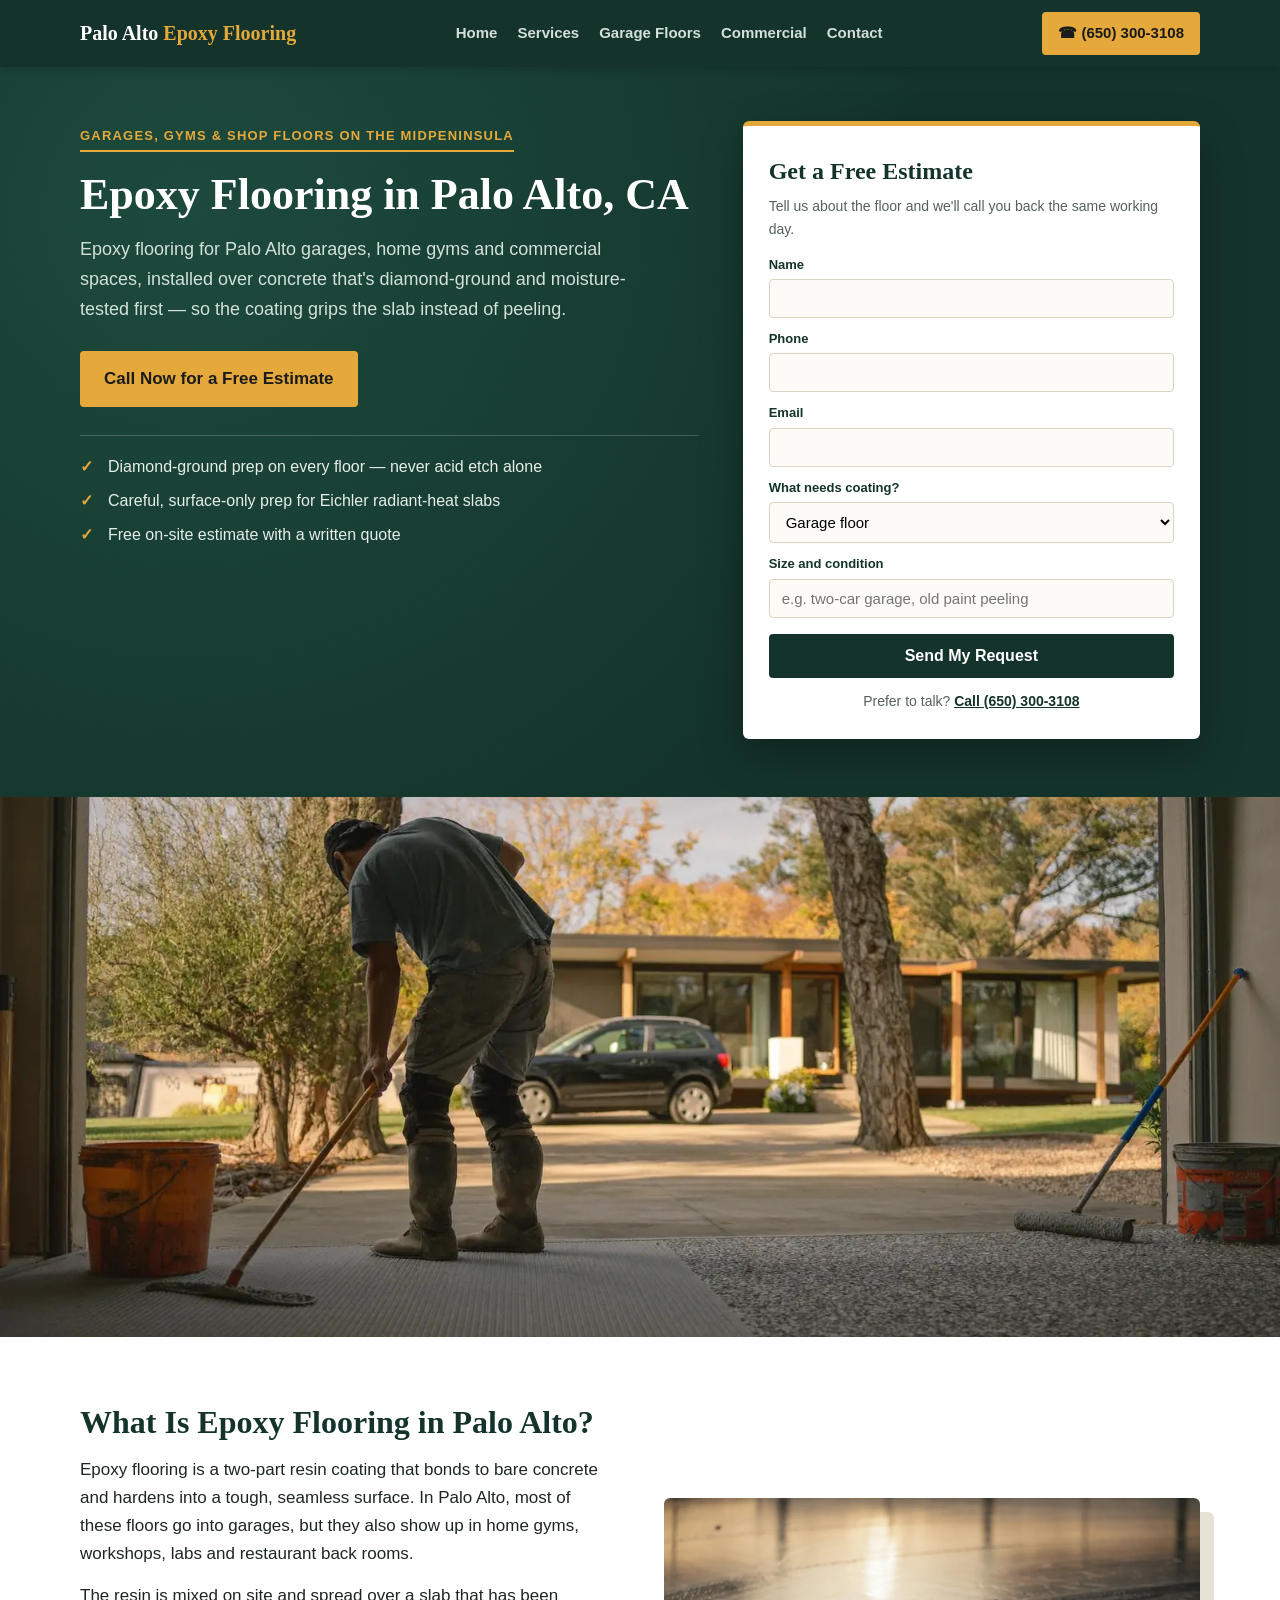
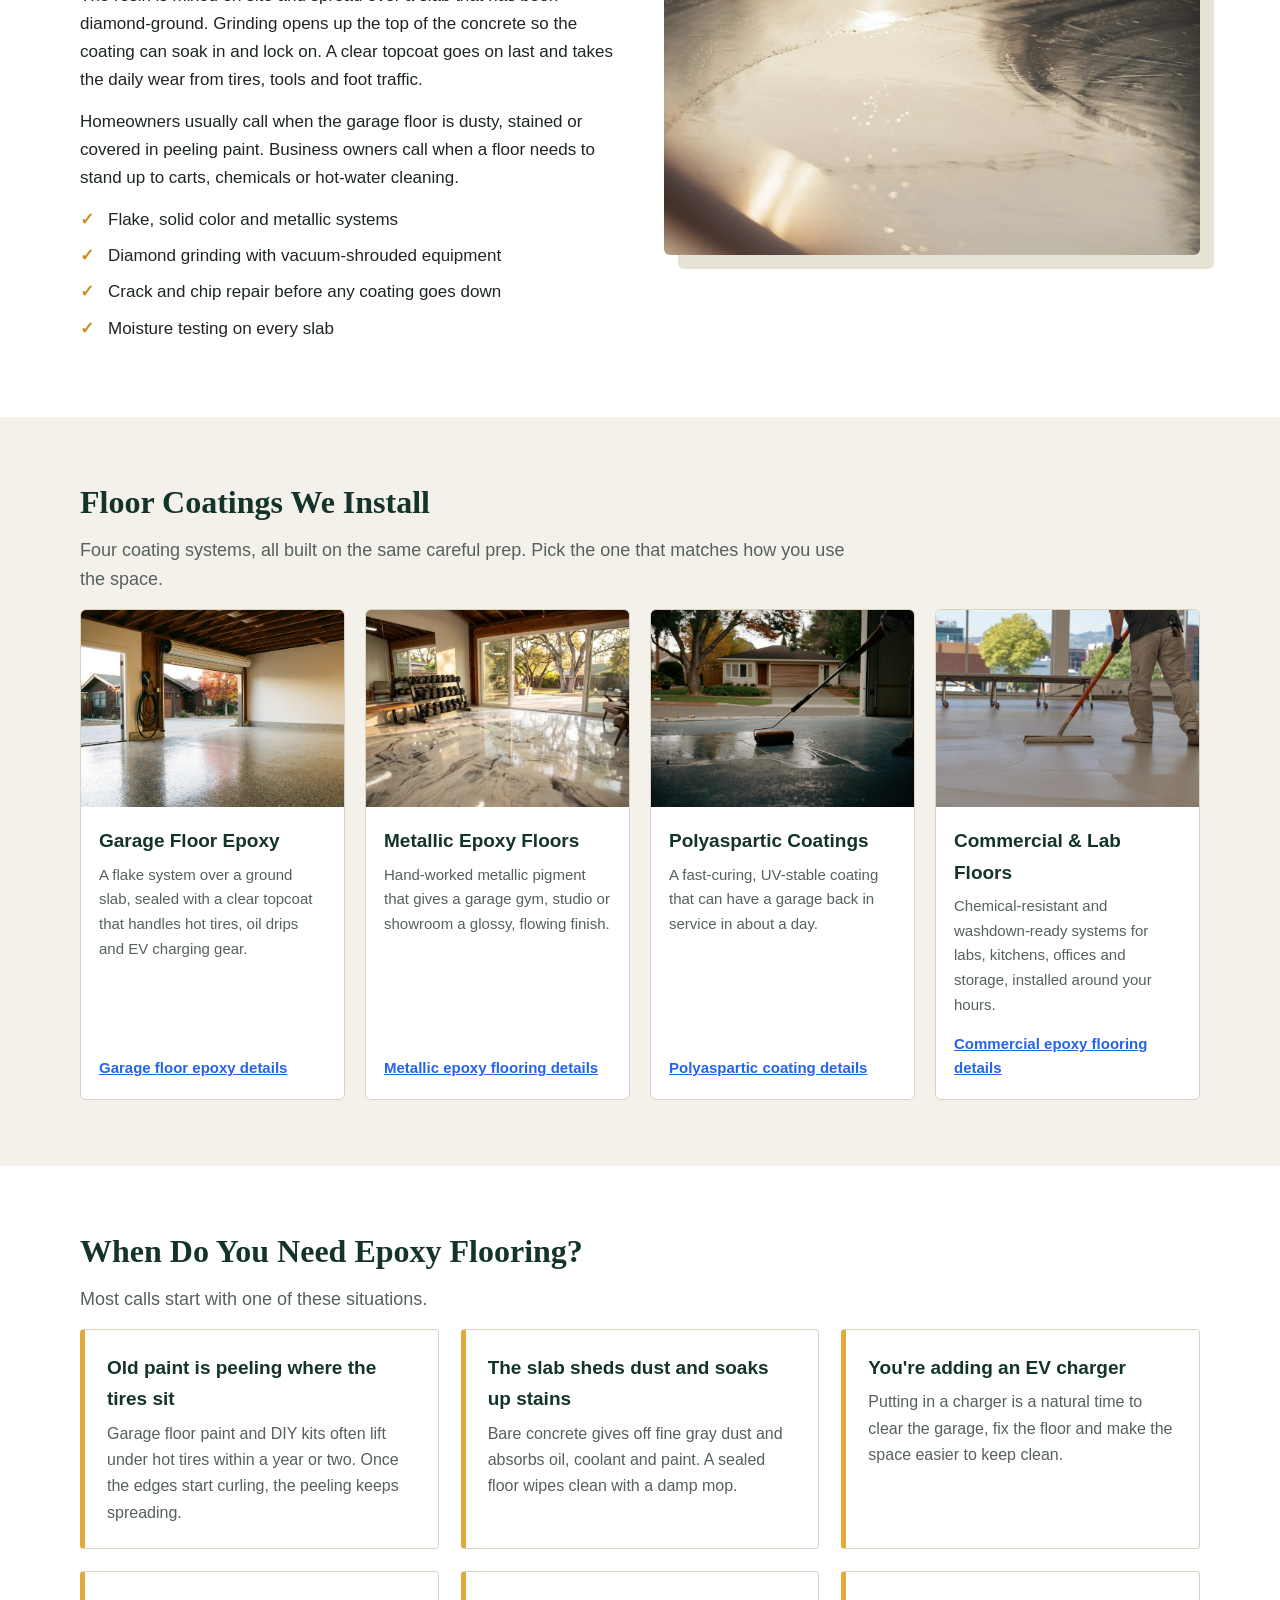
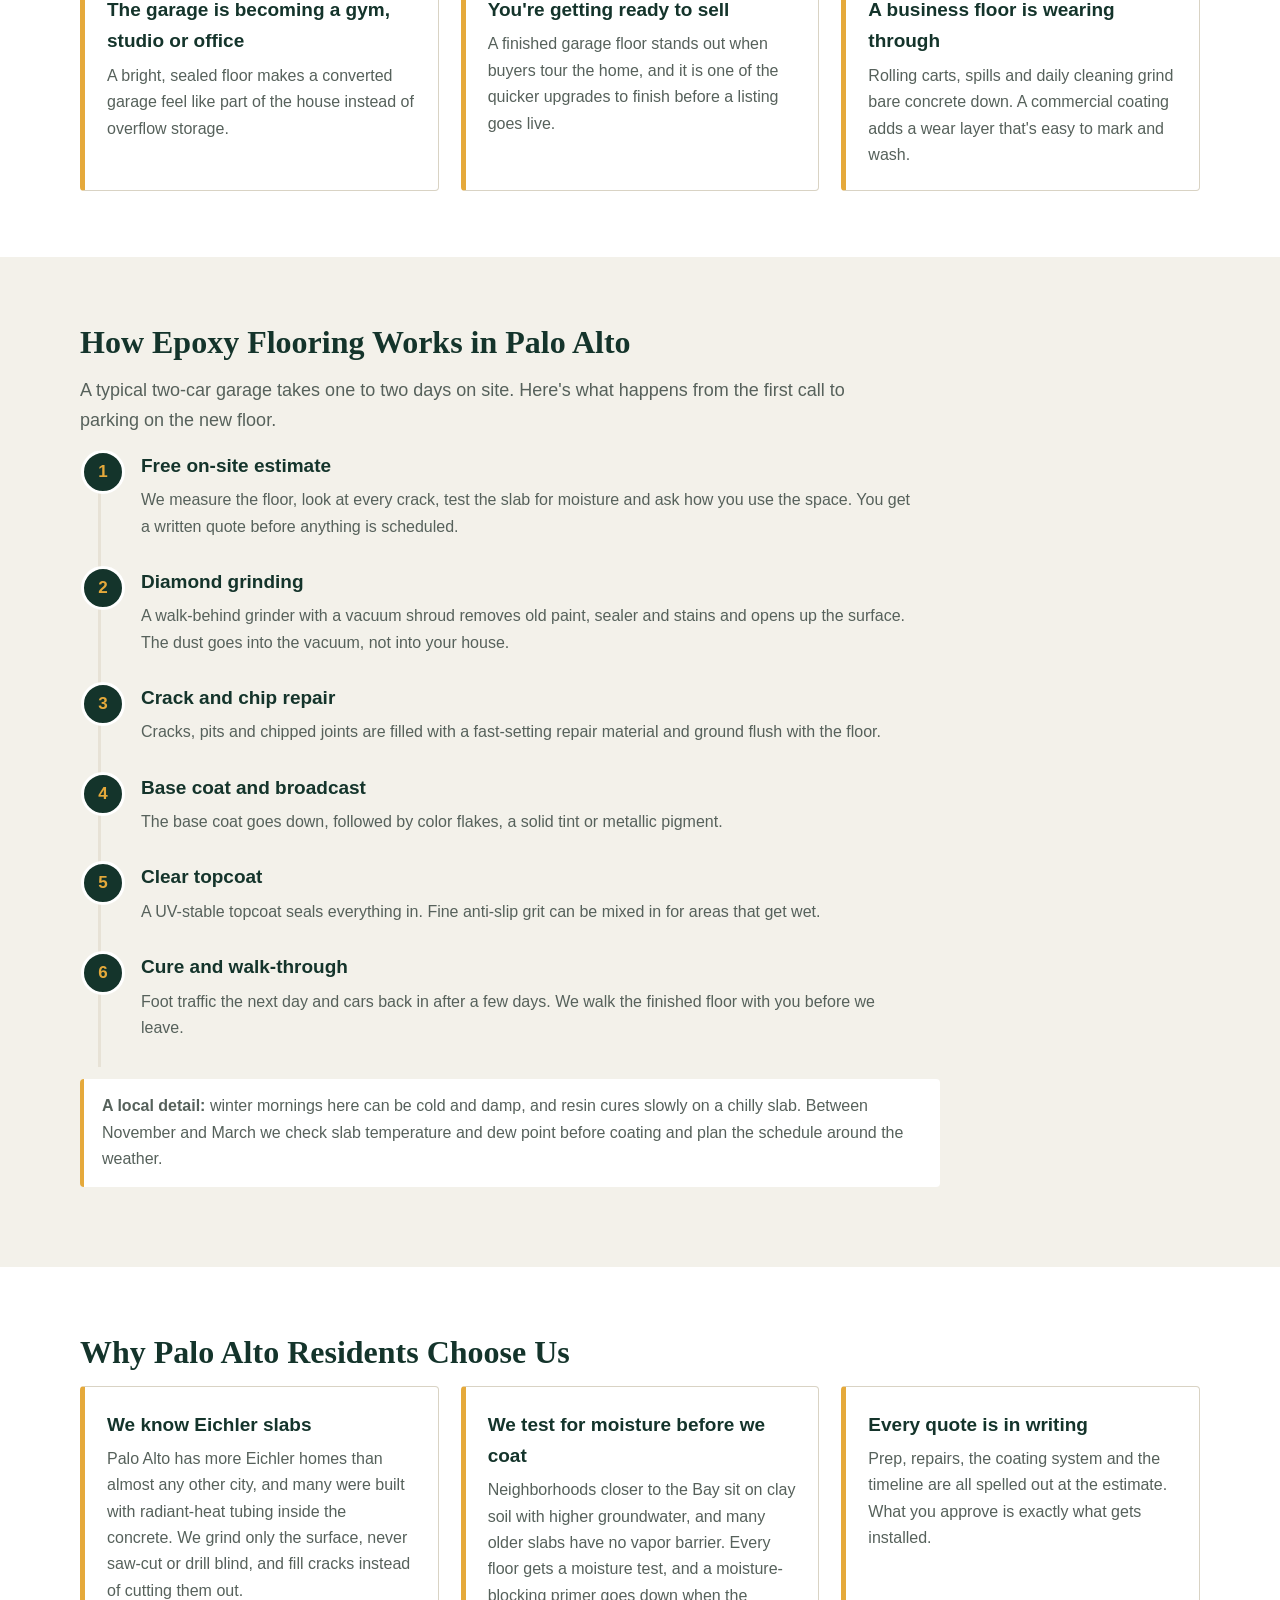
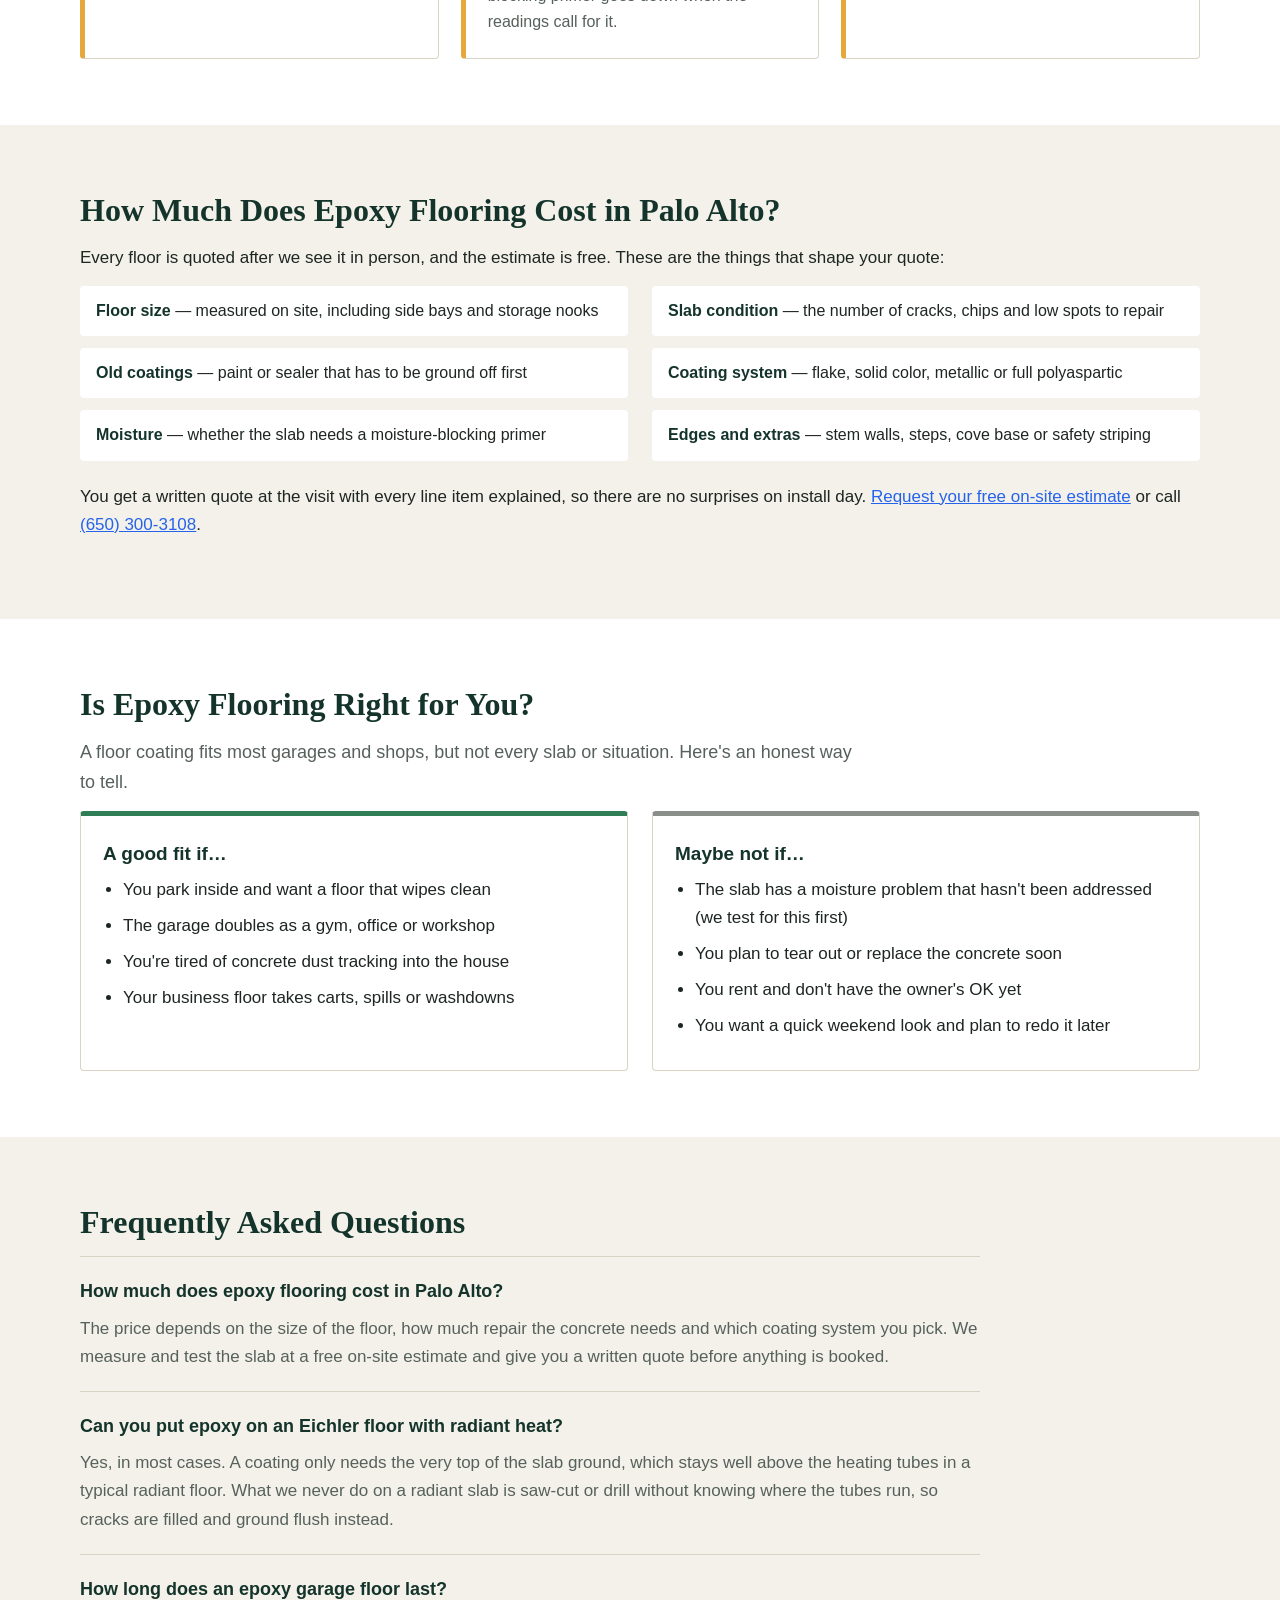
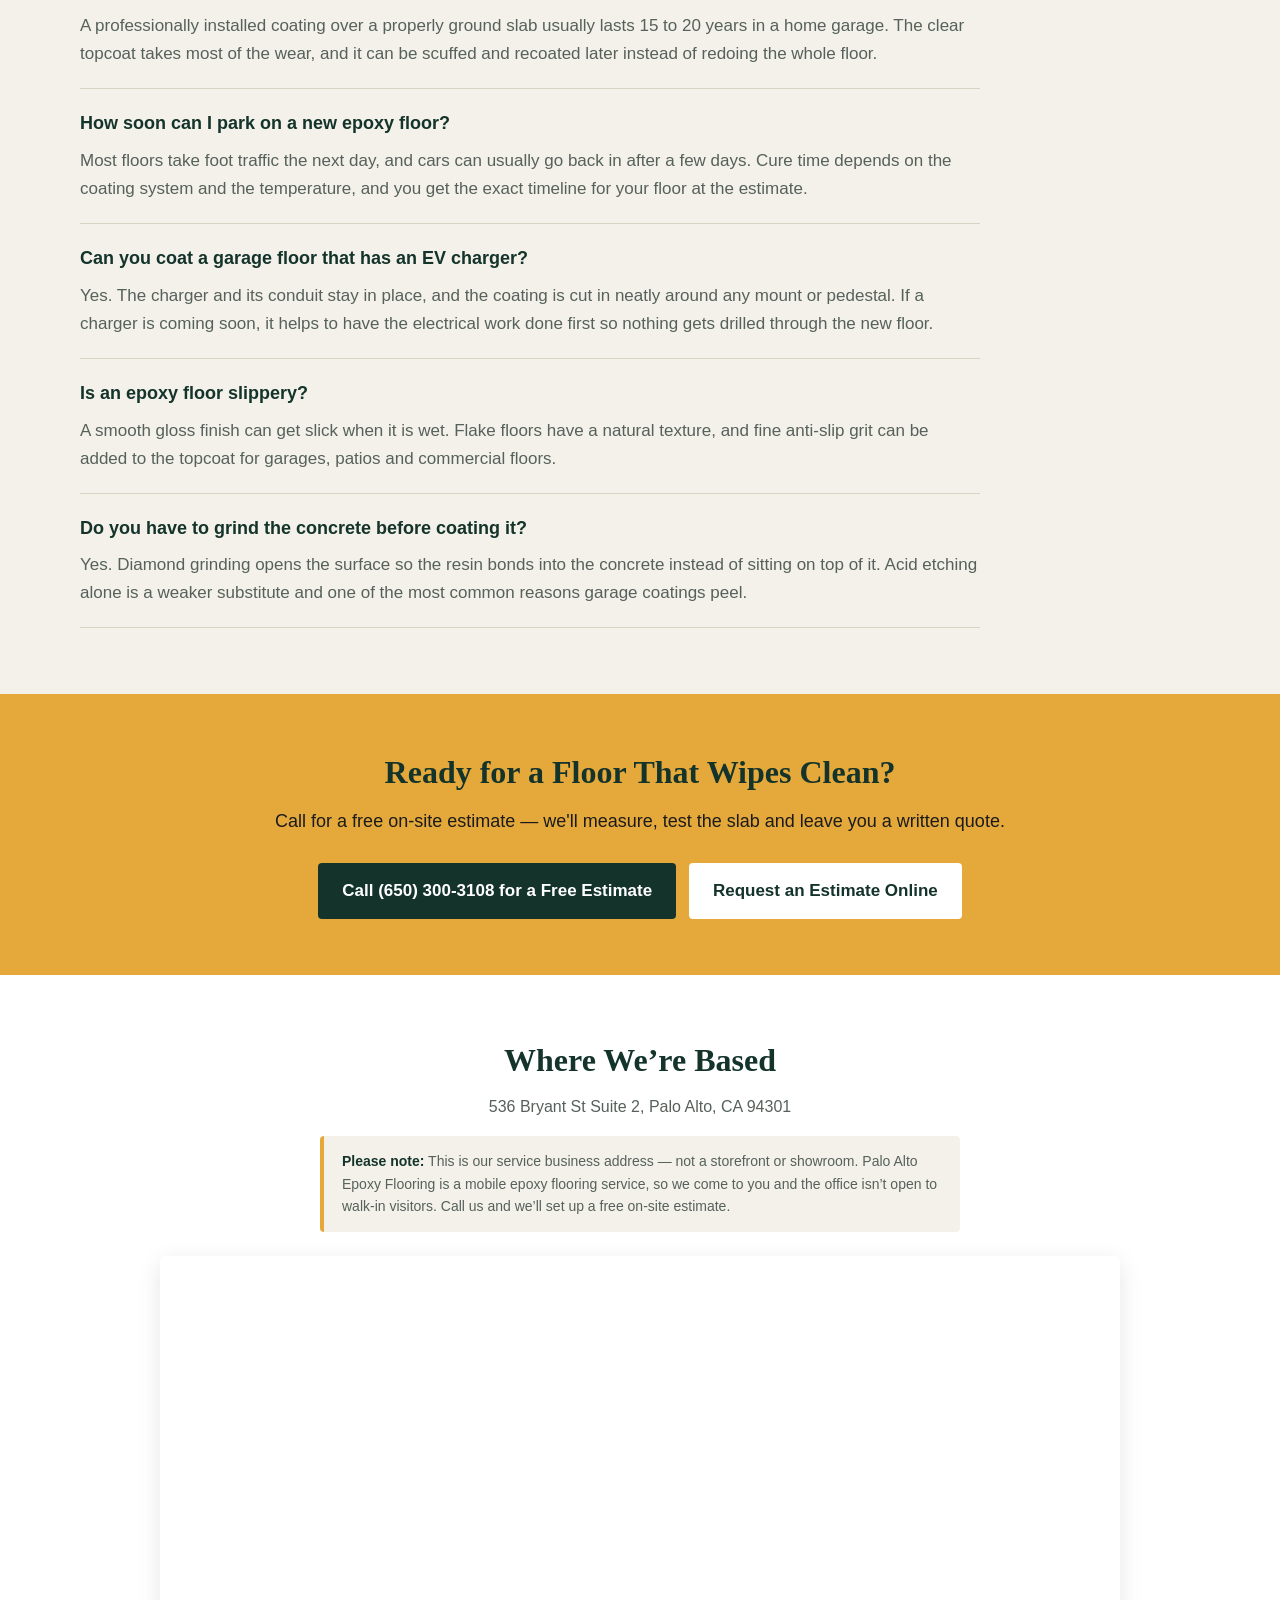
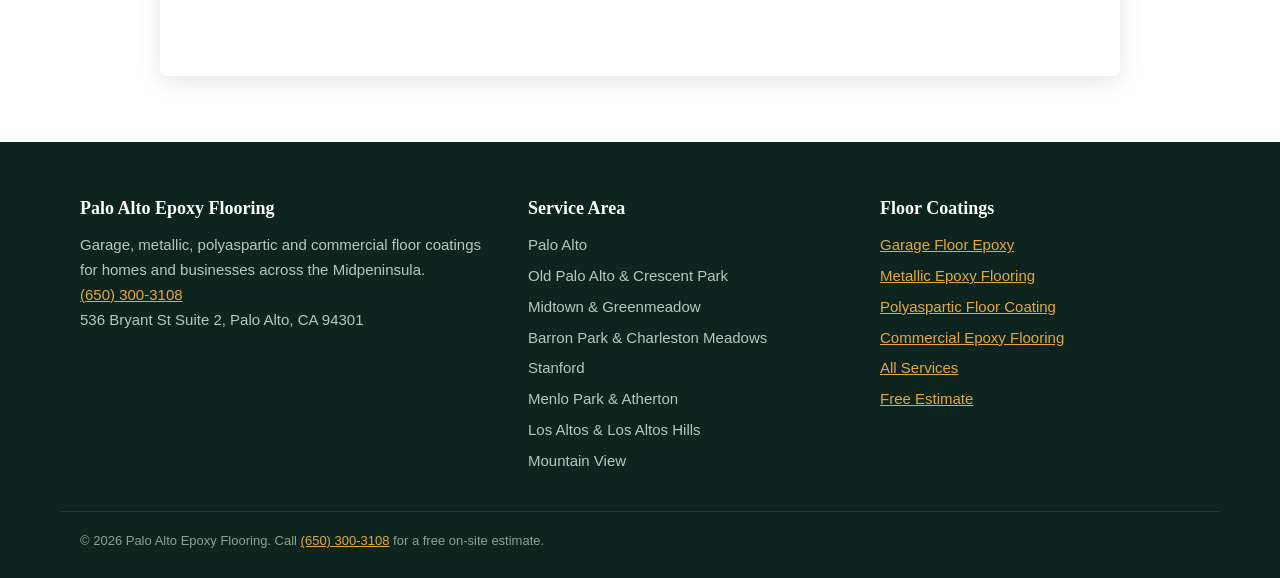
==== index.html @ a1d37427 "Initial site build - Palo Alto Epoxy Flooring" ====
<!DOCTYPE html>
<html lang="en">
<head>
<meta charset="utf-8">
<meta name="viewport" content="width=device-width, initial-scale=1">
<title>Epoxy Flooring in Palo Alto, CA | Free On-Site Estimates</title>
<meta name="description" content="Epoxy flooring in Palo Alto, CA for garages, home gyms and commercial spaces. Diamond-ground prep and moisture testing. Free estimate: (650) 300-3108.">
<link rel="canonical" href="https://www.paloaltoepoxyflooring.com/">
<link rel="stylesheet" href="styles.css">
<script type="application/ld+json">
{
  "@context": "https://schema.org",
  "@type": "LocalBusiness",
  "name": "Palo Alto Epoxy Flooring",
  "telephone": "+1-650-300-3108",
  "url": "https://www.paloaltoepoxyflooring.com/",
  "image": "https://www.paloaltoepoxyflooring.com/epoxy-flooring-palo-alto-hero.webp",
  "address": {
    "@type": "PostalAddress",
    "streetAddress": "536 Bryant St Suite 2",
    "addressLocality": "Palo Alto",
    "addressRegion": "CA",
    "postalCode": "94301",
    "addressCountry": "US"
  },
  "areaServed": "Palo Alto, CA",
  "description": "Epoxy flooring in Palo Alto, CA",
  "openingHours": "Mo-Fr 08:00-18:00"
}
</script>
<script type="application/ld+json">
{
  "@context": "https://schema.org",
  "@type": "FAQPage",
  "mainEntity": [
    {
      "@type": "Question",
      "name": "How much does epoxy flooring cost in Palo Alto?",
      "acceptedAnswer": {
        "@type": "Answer",
        "text": "The price depends on the size of the floor, how much repair the concrete needs and which coating system you pick. We measure and test the slab at a free on-site estimate and give you a written quote before anything is booked."
      }
    },
    {
      "@type": "Question",
      "name": "Can you put epoxy on an Eichler floor with radiant heat?",
      "acceptedAnswer": {
        "@type": "Answer",
        "text": "Yes, in most cases. A coating only needs the very top of the slab ground, which stays well above the heating tubes in a typical radiant floor. What we never do on a radiant slab is saw-cut or drill without knowing where the tubes run, so cracks are filled and ground flush instead."
      }
    },
    {
      "@type": "Question",
      "name": "How long does an epoxy garage floor last?",
      "acceptedAnswer": {
        "@type": "Answer",
        "text": "A professionally installed coating over a properly ground slab usually lasts 15 to 20 years in a home garage. The clear topcoat takes most of the wear, and it can be scuffed and recoated later instead of redoing the whole floor."
      }
    },
    {
      "@type": "Question",
      "name": "How soon can I park on a new epoxy floor?",
      "acceptedAnswer": {
        "@type": "Answer",
        "text": "Most floors take foot traffic the next day, and cars can usually go back in after a few days. Cure time depends on the coating system and the temperature, and you get the exact timeline for your floor at the estimate."
      }
    },
    {
      "@type": "Question",
      "name": "Can you coat a garage floor that has an EV charger?",
      "acceptedAnswer": {
        "@type": "Answer",
        "text": "Yes. The charger and its conduit stay in place, and the coating is cut in neatly around any mount or pedestal. If a charger is coming soon, it helps to have the electrical work done first so nothing gets drilled through the new floor."
      }
    },
    {
      "@type": "Question",
      "name": "Is an epoxy floor slippery?",
      "acceptedAnswer": {
        "@type": "Answer",
        "text": "A smooth gloss finish can get slick when it is wet. Flake floors have a natural texture, and fine anti-slip grit can be added to the topcoat for garages, patios and commercial floors."
      }
    },
    {
      "@type": "Question",
      "name": "Do you have to grind the concrete before coating it?",
      "acceptedAnswer": {
        "@type": "Answer",
        "text": "Yes. Diamond grinding opens the surface so the resin bonds into the concrete instead of sitting on top of it. Acid etching alone is a weaker substitute and one of the most common reasons garage coatings peel."
      }
    }
  ]
}
</script>
</head>
<body>

<!-- NAV -->
<nav class="nav">
  <div class="nav-inner">
    <a class="brand" href="/">Palo Alto <span>Epoxy Flooring</span></a>
    <div class="nav-links">
      <a href="/">Home</a>
      <a href="services.html">Services</a>
      <a href="garage-floor-epoxy-palo-alto.html">Garage Floors</a>
      <a href="commercial-epoxy-flooring-palo-alto.html">Commercial</a>
      <a href="contact.html">Contact</a>
    </div>
    <a class="nav-cta" href="tel:+16503003108">&#9742; (650) 300-3108</a>
  </div>
</nav>

<header class="hero">
  <div class="wrap hero-grid">
    <div class="hero-copy">
      <span class="eyebrow">Garages, gyms &amp; shop floors on the Midpeninsula</span>
      <h1>Epoxy Flooring in Palo Alto, CA</h1>
      <p class="hero-sub">Epoxy flooring for Palo Alto garages, home gyms and commercial spaces, installed over concrete that's diamond-ground and moisture-tested first &mdash; so the coating grips the slab instead of peeling.</p>
      <a class="btn" href="tel:+16503003108">Call Now for a Free Estimate</a>
      <ul class="hero-points">
        <li>Diamond-ground prep on every floor &mdash; never acid etch alone</li>
        <li>Careful, surface-only prep for Eichler radiant-heat slabs</li>
        <li>Free on-site estimate with a written quote</li>
      </ul>
    </div>
    <div class="hero-form">
      <h2>Get a Free Estimate</h2>
      <p class="form-note">Tell us about the floor and we'll call you back the same working day.</p>
      <form action="https://formspree.io/f/mzeddbqr" method="POST">
        <input type="hidden" name="_subject" value="New Lead &mdash; Epoxy Flooring in Palo Alto">
        <label for="hf-name">Name</label>
        <input type="text" id="hf-name" name="name" autocomplete="name" required>
        <label for="hf-phone">Phone</label>
        <input type="tel" id="hf-phone" name="phone" autocomplete="tel" required>
        <label for="hf-email">Email</label>
        <input type="email" id="hf-email" name="email" autocomplete="email">
        <label for="hf-service">What needs coating?</label>
        <select id="hf-service" name="service">
          <option>Garage floor</option>
          <option>Metallic epoxy floor</option>
          <option>Polyaspartic coating</option>
          <option>Commercial or lab floor</option>
          <option>Other / not sure</option>
        </select>
        <label for="hf-details">Size and condition</label>
        <input type="text" id="hf-details" name="details" placeholder="e.g. two-car garage, old paint peeling">
        <input type="text" name="_gotcha" style="display:none" tabindex="-1" autocomplete="off">
        <button type="submit">Send My Request</button>
      </form>
      <p class="form-alt">Prefer to talk? <a href="tel:+16503003108">Call (650) 300-3108</a></p>
    </div>
  </div>
</header>

<section class="hero-band">
  <img src="epoxy-flooring-palo-alto-hero.webp" alt="Installer squeegeeing gray epoxy base coat across a garage floor next to a finished flake section" width="1600" height="900">
</section>

<!-- WHAT IS IT -->
<section class="section">
  <div class="wrap grid2">
    <div>
      <h2>What Is Epoxy Flooring in Palo Alto?</h2>
      <p>Epoxy flooring is a two-part resin coating that bonds to bare concrete and hardens into a tough, seamless surface. In Palo Alto, most of these floors go into garages, but they also show up in home gyms, workshops, labs and restaurant back rooms.</p>
      <p>The resin is mixed on site and spread over a slab that has been diamond-ground. Grinding opens up the top of the concrete so the coating can soak in and lock on. A clear topcoat goes on last and takes the daily wear from tires, tools and foot traffic.</p>
      <p>Homeowners usually call when the garage floor is dusty, stained or covered in peeling paint. Business owners call when a floor needs to stand up to carts, chemicals or hot-water cleaning.</p>
      <ul class="checks">
        <li>Flake, solid color and metallic systems</li>
        <li>Diamond grinding with vacuum-shrouded equipment</li>
        <li>Crack and chip repair before any coating goes down</li>
        <li>Moisture testing on every slab</li>
      </ul>
    </div>
    <div class="figure">
      <img src="glossy-floor-finish-palo-alto.webp" alt="Close-up of a glossy coated concrete floor catching low sunlight" width="1600" height="1066" loading="lazy">
    </div>
  </div>
</section>

<!-- SERVICES GRID -->
<section class="section alt">
  <div class="wrap">
    <h2>Floor Coatings We Install</h2>
    <p class="lead">Four coating systems, all built on the same careful prep. Pick the one that matches how you use the space.</p>
    <div class="svc-grid">
      <div class="svc-card">
        <img src="garage-floor-epoxy-palo-alto.webp" alt="Gray flake epoxy floor in a detached garage with the roll-up door open" width="1600" height="1073" loading="lazy">
        <div class="svc-body">
          <h3>Garage Floor Epoxy</h3>
          <p>A flake system over a ground slab, sealed with a clear topcoat that handles hot tires, oil drips and EV charging gear.</p>
          <a class="svc-link" href="garage-floor-epoxy-palo-alto.html">Garage floor epoxy details</a>
        </div>
      </div>
      <div class="svc-card">
        <img src="metallic-epoxy-floor-palo-alto.webp" alt="Pearl and charcoal metallic epoxy floor in a garage home gym" width="1600" height="1073" loading="lazy">
        <div class="svc-body">
          <h3>Metallic Epoxy Floors</h3>
          <p>Hand-worked metallic pigment that gives a garage gym, studio or showroom a glossy, flowing finish.</p>
          <a class="svc-link" href="metallic-epoxy-flooring-palo-alto.html">Metallic epoxy flooring details</a>
        </div>
      </div>
      <div class="svc-card">
        <img src="polyaspartic-floor-coating-palo-alto.webp" alt="Installer rolling a clear polyaspartic topcoat over a blue-gray flake garage floor" width="1600" height="1200" loading="lazy">
        <div class="svc-body">
          <h3>Polyaspartic Coatings</h3>
          <p>A fast-curing, UV-stable coating that can have a garage back in service in about a day.</p>
          <a class="svc-link" href="polyaspartic-floor-coating-palo-alto.html">Polyaspartic coating details</a>
        </div>
      </div>
      <div class="svc-card">
        <img src="commercial-epoxy-flooring-palo-alto.webp" alt="Installer spreading light gray epoxy across a lab floor with a squeegee" width="1600" height="1067" loading="lazy">
        <div class="svc-body">
          <h3>Commercial &amp; Lab Floors</h3>
          <p>Chemical-resistant and washdown-ready systems for labs, kitchens, offices and storage, installed around your hours.</p>
          <a class="svc-link" href="commercial-epoxy-flooring-palo-alto.html">Commercial epoxy flooring details</a>
        </div>
      </div>
    </div>
  </div>
</section>

<!-- WHEN -->
<section class="section">
  <div class="wrap">
    <h2>When Do You Need Epoxy Flooring?</h2>
    <p class="lead">Most calls start with one of these situations.</p>
    <div class="cards3">
      <div class="card">
        <h3>Old paint is peeling where the tires sit</h3>
        <p>Garage floor paint and DIY kits often lift under hot tires within a year or two. Once the edges start curling, the peeling keeps spreading.</p>
      </div>
      <div class="card">
        <h3>The slab sheds dust and soaks up stains</h3>
        <p>Bare concrete gives off fine gray dust and absorbs oil, coolant and paint. A sealed floor wipes clean with a damp mop.</p>
      </div>
      <div class="card">
        <h3>You're adding an EV charger</h3>
        <p>Putting in a charger is a natural time to clear the garage, fix the floor and make the space easier to keep clean.</p>
      </div>
      <div class="card">
        <h3>The garage is becoming a gym, studio or office</h3>
        <p>A bright, sealed floor makes a converted garage feel like part of the house instead of overflow storage.</p>
      </div>
      <div class="card">
        <h3>You're getting ready to sell</h3>
        <p>A finished garage floor stands out when buyers tour the home, and it is one of the quicker upgrades to finish before a listing goes live.</p>
      </div>
      <div class="card">
        <h3>A business floor is wearing through</h3>
        <p>Rolling carts, spills and daily cleaning grind bare concrete down. A commercial coating adds a wear layer that's easy to mark and wash.</p>
      </div>
    </div>
  </div>
</section>

<!-- HOW IT WORKS -->
<section class="section alt">
  <div class="wrap">
    <h2>How Epoxy Flooring Works in Palo Alto</h2>
    <p class="lead">A typical two-car garage takes one to two days on site. Here's what happens from the first call to parking on the new floor.</p>
    <ol class="timeline">
      <li><h3>Free on-site estimate</h3><p>We measure the floor, look at every crack, test the slab for moisture and ask how you use the space. You get a written quote before anything is scheduled.</p></li>
      <li><h3>Diamond grinding</h3><p>A walk-behind grinder with a vacuum shroud removes old paint, sealer and stains and opens up the surface. The dust goes into the vacuum, not into your house.</p></li>
      <li><h3>Crack and chip repair</h3><p>Cracks, pits and chipped joints are filled with a fast-setting repair material and ground flush with the floor.</p></li>
      <li><h3>Base coat and broadcast</h3><p>The base coat goes down, followed by color flakes, a solid tint or metallic pigment.</p></li>
      <li><h3>Clear topcoat</h3><p>A UV-stable topcoat seals everything in. Fine anti-slip grit can be mixed in for areas that get wet.</p></li>
      <li><h3>Cure and walk-through</h3><p>Foot traffic the next day and cars back in after a few days. We walk the finished floor with you before we leave.</p></li>
    </ol>
    <p class="note"><strong>A local detail:</strong> winter mornings here can be cold and damp, and resin cures slowly on a chilly slab. Between November and March we check slab temperature and dew point before coating and plan the schedule around the weather.</p>
  </div>
</section>

<!-- WHY US -->
<section class="section">
  <div class="wrap">
    <h2>Why Palo Alto Residents Choose Us</h2>
    <div class="cards3">
      <div class="card">
        <h3>We know Eichler slabs</h3>
        <p>Palo Alto has more Eichler homes than almost any other city, and many were built with radiant-heat tubing inside the concrete. We grind only the surface, never saw-cut or drill blind, and fill cracks instead of cutting them out.</p>
      </div>
      <div class="card">
        <h3>We test for moisture before we coat</h3>
        <p>Neighborhoods closer to the Bay sit on clay soil with higher groundwater, and many older slabs have no vapor barrier. Every floor gets a moisture test, and a moisture-blocking primer goes down when the readings call for it.</p>
      </div>
      <div class="card">
        <h3>Every quote is in writing</h3>
        <p>Prep, repairs, the coating system and the timeline are all spelled out at the estimate. What you approve is exactly what gets installed.</p>
      </div>
    </div>
  </div>
</section>

<!-- COST -->
<section class="section alt">
  <div class="wrap">
    <h2>How Much Does Epoxy Flooring Cost in Palo Alto?</h2>
    <p>Every floor is quoted after we see it in person, and the estimate is free. These are the things that shape your quote:</p>
    <ul class="factors">
      <li><strong>Floor size</strong> &mdash; measured on site, including side bays and storage nooks</li>
      <li><strong>Slab condition</strong> &mdash; the number of cracks, chips and low spots to repair</li>
      <li><strong>Old coatings</strong> &mdash; paint or sealer that has to be ground off first</li>
      <li><strong>Coating system</strong> &mdash; flake, solid color, metallic or full polyaspartic</li>
      <li><strong>Moisture</strong> &mdash; whether the slab needs a moisture-blocking primer</li>
      <li><strong>Edges and extras</strong> &mdash; stem walls, steps, cove base or safety striping</li>
    </ul>
    <p>You get a written quote at the visit with every line item explained, so there are no surprises on install day. <a href="contact.html" style="color: #2563eb; text-decoration: underline;">Request your free on-site estimate</a> or call <a href="tel:+16503003108" style="color: #2563eb; text-decoration: underline;">(650) 300-3108</a>.</p>
  </div>
</section>

<!-- RIGHT FOR YOU -->
<section class="section">
  <div class="wrap">
    <h2>Is Epoxy Flooring Right for You?</h2>
    <p class="lead">A floor coating fits most garages and shops, but not every slab or situation. Here's an honest way to tell.</p>
    <div class="fit">
      <div class="fit-box fit-yes">
        <h3>A good fit if&hellip;</h3>
        <ul class="plain">
        <li>You park inside and want a floor that wipes clean</li>
        <li>The garage doubles as a gym, office or workshop</li>
        <li>You're tired of concrete dust tracking into the house</li>
        <li>Your business floor takes carts, spills or washdowns</li>
      </ul>
      </div>
      <div class="fit-box fit-no">
        <h3>Maybe not if&hellip;</h3>
        <ul class="plain">
        <li>The slab has a moisture problem that hasn't been addressed (we test for this first)</li>
        <li>You plan to tear out or replace the concrete soon</li>
        <li>You rent and don't have the owner's OK yet</li>
        <li>You want a quick weekend look and plan to redo it later</li>
      </ul>
      </div>
    </div>
  </div>
</section>

<!-- FAQ -->
<section class="section alt">
  <div class="wrap">
    <h2>Frequently Asked Questions</h2>
    <div class="faq-list">
      <div class="faq-item">
        <h3>How much does epoxy flooring cost in Palo Alto?</h3>
        <p>The price depends on the size of the floor, how much repair the concrete needs and which coating system you pick. We measure and test the slab at a free on-site estimate and give you a written quote before anything is booked.</p>
      </div>
      <div class="faq-item">
        <h3>Can you put epoxy on an Eichler floor with radiant heat?</h3>
        <p>Yes, in most cases. A coating only needs the very top of the slab ground, which stays well above the heating tubes in a typical radiant floor. What we never do on a radiant slab is saw-cut or drill without knowing where the tubes run, so cracks are filled and ground flush instead.</p>
      </div>
      <div class="faq-item">
        <h3>How long does an epoxy garage floor last?</h3>
        <p>A professionally installed coating over a properly ground slab usually lasts 15 to 20 years in a home garage. The clear topcoat takes most of the wear, and it can be scuffed and recoated later instead of redoing the whole floor.</p>
      </div>
      <div class="faq-item">
        <h3>How soon can I park on a new epoxy floor?</h3>
        <p>Most floors take foot traffic the next day, and cars can usually go back in after a few days. Cure time depends on the coating system and the temperature, and you get the exact timeline for your floor at the estimate.</p>
      </div>
      <div class="faq-item">
        <h3>Can you coat a garage floor that has an EV charger?</h3>
        <p>Yes. The charger and its conduit stay in place, and the coating is cut in neatly around any mount or pedestal. If a charger is coming soon, it helps to have the electrical work done first so nothing gets drilled through the new floor.</p>
      </div>
      <div class="faq-item">
        <h3>Is an epoxy floor slippery?</h3>
        <p>A smooth gloss finish can get slick when it is wet. Flake floors have a natural texture, and fine anti-slip grit can be added to the topcoat for garages, patios and commercial floors.</p>
      </div>
      <div class="faq-item">
        <h3>Do you have to grind the concrete before coating it?</h3>
        <p>Yes. Diamond grinding opens the surface so the resin bonds into the concrete instead of sitting on top of it. Acid etching alone is a weaker substitute and one of the most common reasons garage coatings peel.</p>
      </div>
    </div>
  </div>
</section>

<!-- CTA -->
<section class="cta-band">
  <div class="wrap">
    <h2>Ready for a Floor That Wipes Clean?</h2>
    <p>Call for a free on-site estimate &mdash; we'll measure, test the slab and leave you a written quote.</p>
    <a class="btn" href="tel:+16503003108">Call (650) 300-3108 for a Free Estimate</a>
    <a class="btn btn-light" href="contact.html">Request an Estimate Online</a>
  </div>
</section>

<!-- MAP / LOCATION -->
<section class="section">
  <div class="wrap" style="text-align:center;">
    <h2>Where We&rsquo;re Based</h2>
    <p style="color:var(--muted); font-size:16px; margin-bottom:16px;">536 Bryant St Suite 2, Palo Alto, CA 94301</p>
    <p style="max-width:640px; margin:0 auto 24px; padding:14px 18px; background:var(--stone); border-left:4px solid var(--gold); border-radius:4px; font-size:14px; color:var(--muted); line-height:1.6; text-align:left;">
      <strong style="color:var(--forest);">Please note:</strong> This is our service business address &mdash; not a storefront or showroom. Palo Alto Epoxy Flooring is a mobile epoxy flooring service, so we come to you and the office isn&rsquo;t open to walk-in visitors. Call us and we&rsquo;ll set up a free on-site estimate.
    </p>
    <div style="border-radius:6px; overflow:hidden; box-shadow:0 6px 24px rgba(0,0,0,0.10); max-width:960px; margin:0 auto;">
      <iframe title="Map to Palo Alto Epoxy Flooring service address, 536 Bryant St Suite 2, Palo Alto, CA 94301" src="https://www.google.com/maps?q=536%20Bryant%20St%20Suite%202%2C%20Palo%20Alto%2C%20CA%2094301&amp;output=embed" width="100%" height="420" style="border:0; display:block;" loading="lazy" referrerpolicy="no-referrer-when-downgrade" allowfullscreen></iframe>
    </div>
  </div>
</section>

<!-- FOOTER -->
<footer class="footer">
  <div class="wrap footer-grid">
    <div>
      <h3>Palo Alto Epoxy Flooring</h3>
      <p>Garage, metallic, polyaspartic and commercial floor coatings for homes and businesses across the Midpeninsula.</p>
      <p><a href="tel:+16503003108">(650) 300-3108</a></p>
      <p>536 Bryant St Suite 2, Palo Alto, CA 94301</p>
    </div>
    <div>
      <h3>Service Area</h3>
      <ul>
        <li>Palo Alto</li>
        <li>Old Palo Alto &amp; Crescent Park</li>
        <li>Midtown &amp; Greenmeadow</li>
        <li>Barron Park &amp; Charleston Meadows</li>
        <li>Stanford</li>
        <li>Menlo Park &amp; Atherton</li>
        <li>Los Altos &amp; Los Altos Hills</li>
        <li>Mountain View</li>
      </ul>
    </div>
    <div>
      <h3>Floor Coatings</h3>
      <ul>
        <li><a href="garage-floor-epoxy-palo-alto.html">Garage Floor Epoxy</a></li>
        <li><a href="metallic-epoxy-flooring-palo-alto.html">Metallic Epoxy Flooring</a></li>
        <li><a href="polyaspartic-floor-coating-palo-alto.html">Polyaspartic Floor Coating</a></li>
        <li><a href="commercial-epoxy-flooring-palo-alto.html">Commercial Epoxy Flooring</a></li>
        <li><a href="services.html">All Services</a></li>
        <li><a href="contact.html">Free Estimate</a></li>
      </ul>
    </div>
  </div>
  <div class="wrap footer-bottom">&copy; 2026 Palo Alto Epoxy Flooring. Call <a href="tel:+16503003108">(650) 300-3108</a> for a free on-site estimate.</div>
</footer>

</body>
</html>
---- styles.css ----
/* Palo Alto Epoxy Flooring */
:root {
  --forest: #14342b;
  --forest-2: #1d4a3d;
  --gold: #e5a93b;
  --gold-dark: #c98f22;
  --stone: #f3f1ea;
  --stone-2: #e7e2d6;
  --ink: #1e2622;
  --muted: #56615b;
  --line: #d9d3c4;
  --white: #ffffff;
  --link: #2563eb;
  --serif: Georgia, "Times New Roman", serif;
}
* { box-sizing: border-box; margin: 0; padding: 0; }
html { -webkit-text-size-adjust: 100%; }
body { font-family: -apple-system, BlinkMacSystemFont, "Segoe UI", Roboto, Helvetica, Arial, sans-serif; color: var(--ink); background: var(--white); line-height: 1.65; font-size: 17px; }
img { max-width: 100%; height: auto; display: block; }
a { color: var(--link); }
.wrap { max-width: 1160px; margin: 0 auto; padding: 0 20px; }

/* NAV */
.nav { position: sticky; top: 0; z-index: 50; background: var(--forest); box-shadow: 0 2px 10px rgba(0,0,0,0.18); }
.nav-inner { max-width: 1160px; margin: 0 auto; padding: 12px 20px; display: flex; align-items: center; gap: 18px; }
.brand { color: var(--white); font-family: var(--serif); font-weight: 700; font-size: 20px; text-decoration: none; white-space: nowrap; }
.brand span { color: var(--gold); }
.nav-links { display: flex; gap: 20px; margin: 0 auto; overflow-x: auto; }
.nav-links a { color: #d3e0da; text-decoration: none; font-size: 15px; font-weight: 600; white-space: nowrap; }
.nav-links a:hover { color: var(--white); }
.nav-cta { background: var(--gold); color: #1b1b1b; text-decoration: none; font-weight: 800; padding: 9px 16px; border-radius: 4px; white-space: nowrap; font-size: 15px; }
.nav-cta:hover { background: var(--gold-dark); }

/* HERO */
.hero { background: var(--forest); background-image: radial-gradient(circle at 15% 20%, var(--forest-2) 0%, var(--forest) 60%); color: var(--white); padding: 54px 0 58px; }
.hero-grid { display: grid; grid-template-columns: 1.15fr 0.85fr; gap: 44px; align-items: start; }
.eyebrow { display: inline-block; color: var(--gold); font-size: 13px; font-weight: 800; letter-spacing: 1.2px; text-transform: uppercase; border-bottom: 2px solid var(--gold); padding-bottom: 4px; margin-bottom: 18px; }
.hero h1 { font-family: var(--serif); font-size: 44px; line-height: 1.12; font-weight: 700; margin-bottom: 16px; }
.hero-sub { font-size: 18px; color: #d3e0da; margin-bottom: 26px; max-width: 580px; }
.btn { display: inline-block; background: var(--gold); color: #1b1b1b; font-weight: 800; text-decoration: none; padding: 14px 24px; border-radius: 4px; font-size: 17px; }
.btn:hover { background: var(--gold-dark); }
.btn-outline { background: transparent; color: var(--white); border: 2px solid var(--white); }
.btn-outline:hover { background: rgba(255,255,255,0.12); }
.hero-points { list-style: none; margin-top: 28px; border-top: 1px solid rgba(255,255,255,0.18); padding-top: 18px; }
.hero-points li { padding-left: 28px; position: relative; margin-bottom: 8px; color: #e6eeea; font-size: 16px; }
.hero-points li::before { content: "\2713"; position: absolute; left: 0; color: var(--gold); font-weight: 800; }

.hero-form { background: var(--white); color: var(--ink); border-radius: 6px; padding: 26px; box-shadow: 0 16px 44px rgba(0,0,0,0.30); border-top: 5px solid var(--gold); }
.hero-form h2 { font-family: var(--serif); font-size: 24px; font-weight: 700; color: var(--forest); margin-bottom: 4px; }
.form-note { font-size: 14px; color: var(--muted); margin-bottom: 12px; }
.hero-form label, .full-form label { display: block; font-size: 13px; font-weight: 700; color: var(--forest); margin: 10px 0 4px; }
.hero-form input, .hero-form select, .full-form input, .full-form select, .full-form textarea { width: 100%; padding: 10px 12px; border: 1px solid var(--line); border-radius: 4px; font-size: 15px; font-family: inherit; background: #fcfbf8; }
.full-form textarea { min-height: 120px; resize: vertical; }
.hero-form button, .full-form button { width: 100%; margin-top: 16px; background: var(--forest); color: var(--white); border: 0; border-radius: 4px; padding: 13px; font-size: 16px; font-weight: 800; cursor: pointer; font-family: inherit; }
.hero-form button:hover, .full-form button:hover { background: var(--forest-2); }
.form-alt { text-align: center; font-size: 14px; margin-top: 12px; color: var(--muted); }
.form-alt a { color: var(--forest); font-weight: 800; }

.hero-band { background: var(--forest); }
.hero-band img { width: 100%; max-height: 540px; object-fit: cover; }

/* SECTIONS */
.section { padding: 66px 0; }
.section.alt { background: var(--stone); }
.section h2 { font-family: var(--serif); font-size: 32px; line-height: 1.22; color: var(--forest); font-weight: 700; margin-bottom: 14px; }
.section h3 { font-size: 19px; color: var(--forest); font-weight: 800; margin-bottom: 6px; }
.section p { margin-bottom: 14px; }
.lead { font-size: 18px; color: var(--muted); max-width: 780px; margin-bottom: 28px; }
.intro { font-size: 19px; max-width: 860px; }
.grid2 { display: grid; grid-template-columns: 1fr 1fr; gap: 48px; align-items: center; }
.grid2.top { align-items: start; }
.figure img { border-radius: 6px; box-shadow: 14px 14px 0 var(--stone-2); }
.checks { list-style: none; margin-top: 10px; }
.checks li { padding-left: 28px; position: relative; margin-bottom: 8px; }
.checks li::before { content: "\2713"; position: absolute; left: 0; color: var(--gold-dark); font-weight: 800; }

.svc-grid { display: grid; grid-template-columns: repeat(4, 1fr); gap: 20px; }
.svc-card { background: var(--white); border: 1px solid var(--line); border-radius: 6px; overflow: hidden; display: flex; flex-direction: column; }
.svc-card img { aspect-ratio: 4 / 3; object-fit: cover; width: 100%; }
.svc-body { padding: 18px; display: flex; flex-direction: column; flex: 1; }
.svc-body p { font-size: 15px; color: var(--muted); flex: 1; }
.svc-link { font-weight: 700; font-size: 15px; color: var(--link); text-decoration: underline; }

.cards3 { display: grid; grid-template-columns: repeat(3, 1fr); gap: 22px; }
.card { background: var(--white); border: 1px solid var(--line); border-left: 5px solid var(--gold); border-radius: 4px; padding: 22px; }
.card p { font-size: 16px; color: var(--muted); margin-bottom: 0; }

.timeline { list-style: none; counter-reset: step; max-width: 820px; border-left: 3px solid var(--stone-2); margin-left: 18px; }
.timeline li { counter-increment: step; position: relative; padding: 0 0 26px 40px; }
.timeline li::before { content: counter(step); position: absolute; left: -20px; top: 0; width: 38px; height: 38px; border-radius: 50%; background: var(--forest); color: var(--gold); font-weight: 800; display: flex; align-items: center; justify-content: center; border: 3px solid var(--white); }
.timeline p { color: var(--muted); font-size: 16px; margin-bottom: 0; }
.note { background: var(--white); border-left: 4px solid var(--gold); padding: 14px 18px; border-radius: 4px; margin-top: 12px; font-size: 16px; color: var(--muted); max-width: 860px; }
.section:not(.alt) .note { background: var(--stone); }

.factors { list-style: none; display: grid; grid-template-columns: repeat(2, 1fr); gap: 12px 24px; margin: 8px 0 22px; }
.factors li { background: var(--stone); border-radius: 4px; padding: 12px 16px; font-size: 16px; }
.section.alt .factors li { background: var(--white); }
.factors strong { color: var(--forest); }

.fit { display: grid; grid-template-columns: 1fr 1fr; gap: 24px; }
.fit-box { border-radius: 4px; padding: 22px; border: 1px solid var(--line); background: var(--white); }
.fit-box ul { padding-left: 20px; }
.fit-box li { margin-bottom: 8px; }
.fit-yes { border-top: 5px solid #2f7d55; }
.fit-no { border-top: 5px solid #8a8f8c; }

.compare { width: 100%; border-collapse: collapse; margin: 10px 0 20px; font-size: 16px; background: var(--white); }
.compare th, .compare td { border: 1px solid var(--line); padding: 12px 14px; text-align: left; vertical-align: top; }
.compare th { background: var(--forest); color: var(--white); }
.compare td:first-child { font-weight: 700; color: var(--forest); width: 24%; }

.faq-list { max-width: 900px; }
.faq-item { border-bottom: 1px solid var(--line); padding: 20px 0; }
.faq-item:first-child { border-top: 1px solid var(--line); }
.faq-item h3 { font-size: 18px; margin-bottom: 8px; }
.faq-item p { margin-bottom: 0; color: var(--muted); }

.svc-block { padding: 38px 0; border-bottom: 1px solid var(--line); }
.svc-block:last-child { border-bottom: 0; }

.contact-grid { display: grid; grid-template-columns: 1fr 1fr; gap: 44px; align-items: start; }
.info-list { list-style: none; }
.info-list li { padding: 14px 0; border-bottom: 1px solid var(--line); }
.info-list strong { display: block; color: var(--forest); }
.full-form { background: var(--stone); border-radius: 6px; padding: 26px; }

/* CTA BANNER */
.cta-band { background: var(--gold); color: #1b1b1b; padding: 52px 0; text-align: center; }
.cta-band h2 { font-family: var(--serif); font-size: 32px; font-weight: 700; margin-bottom: 8px; color: var(--forest); }
.cta-band p { font-size: 18px; margin-bottom: 22px; }
.cta-band .btn { background: var(--forest); color: var(--white); margin: 4px; }
.cta-band .btn:hover { background: #0c2219; }
.cta-band .btn-light { background: var(--white); color: var(--forest); }

/* FOOTER */
.footer { background: #0e241e; color: #b7c8c0; padding: 52px 0 26px; font-size: 15px; }
.footer-grid { display: grid; grid-template-columns: 1.3fr 1fr 1fr; gap: 32px; }
.footer h3 { color: var(--white); font-family: var(--serif); font-size: 18px; margin-bottom: 10px; }
.footer a { color: var(--gold); }
.footer ul { list-style: none; }
.footer li { margin-bottom: 6px; }
.footer-bottom { border-top: 1px solid #1f3b32; margin-top: 32px; padding-top: 18px; font-size: 13px; color: #8aa298; }

/* MOBILE */
@media (max-width: 960px) {
  .svc-grid { grid-template-columns: repeat(2, 1fr); }
  .cards3 { grid-template-columns: 1fr; }
}
@media (max-width: 860px) {
  .hero-grid, .grid2, .contact-grid, .fit, .footer-grid { grid-template-columns: 1fr; }
  .hero h1 { font-size: 33px; }
  .factors { grid-template-columns: 1fr; }
  .section { padding: 48px 0; }
  .section h2 { font-size: 26px; }
  .figure img { box-shadow: none; }
}
@media (max-width: 640px) {
  .nav-inner { flex-wrap: wrap; gap: 10px; }
  .nav-links { order: 3; width: 100%; margin: 0; gap: 16px; }
  .nav-cta { margin-left: auto; padding: 8px 11px; font-size: 14px; }
  .brand { font-size: 16px; }
  .nav-links a { font-size: 14px; }
  .svc-grid { grid-template-columns: 1fr; }
  .compare { font-size: 14px; }
  .compare th, .compare td { padding: 9px 8px; }
}
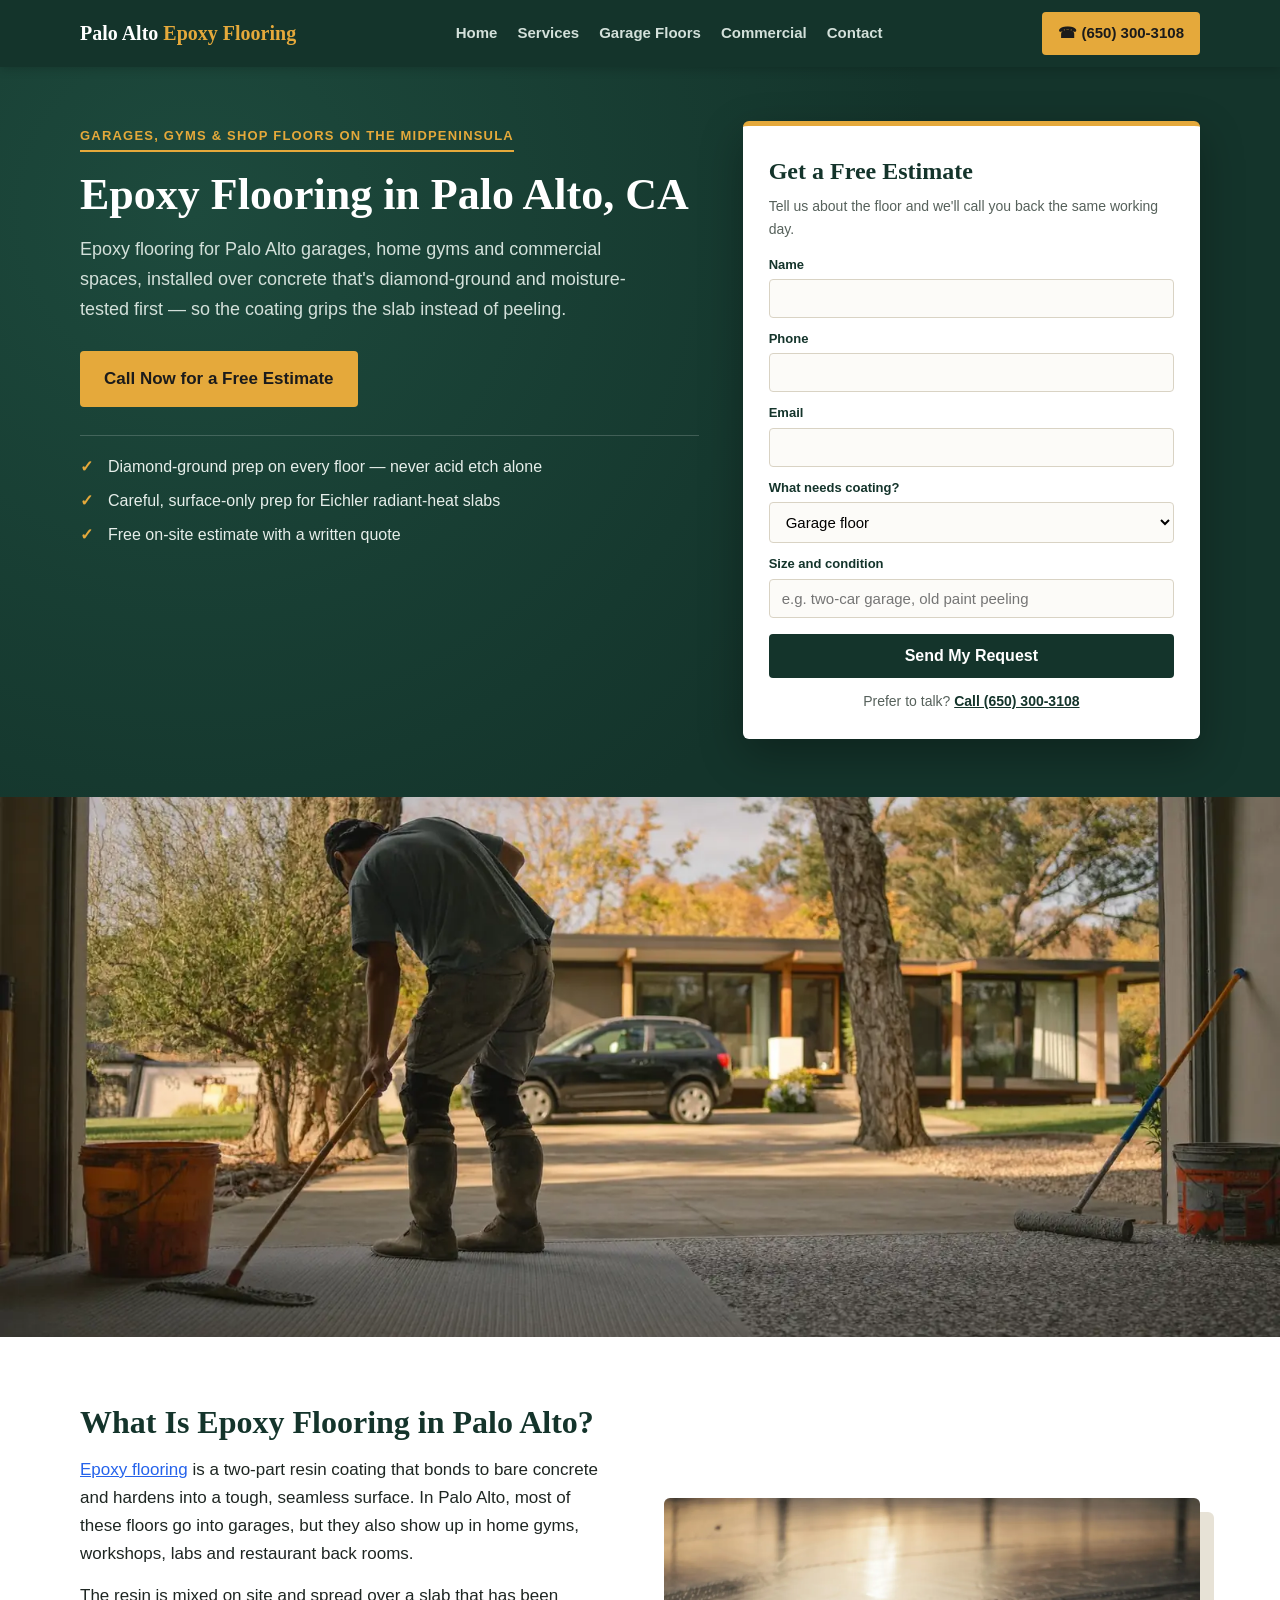
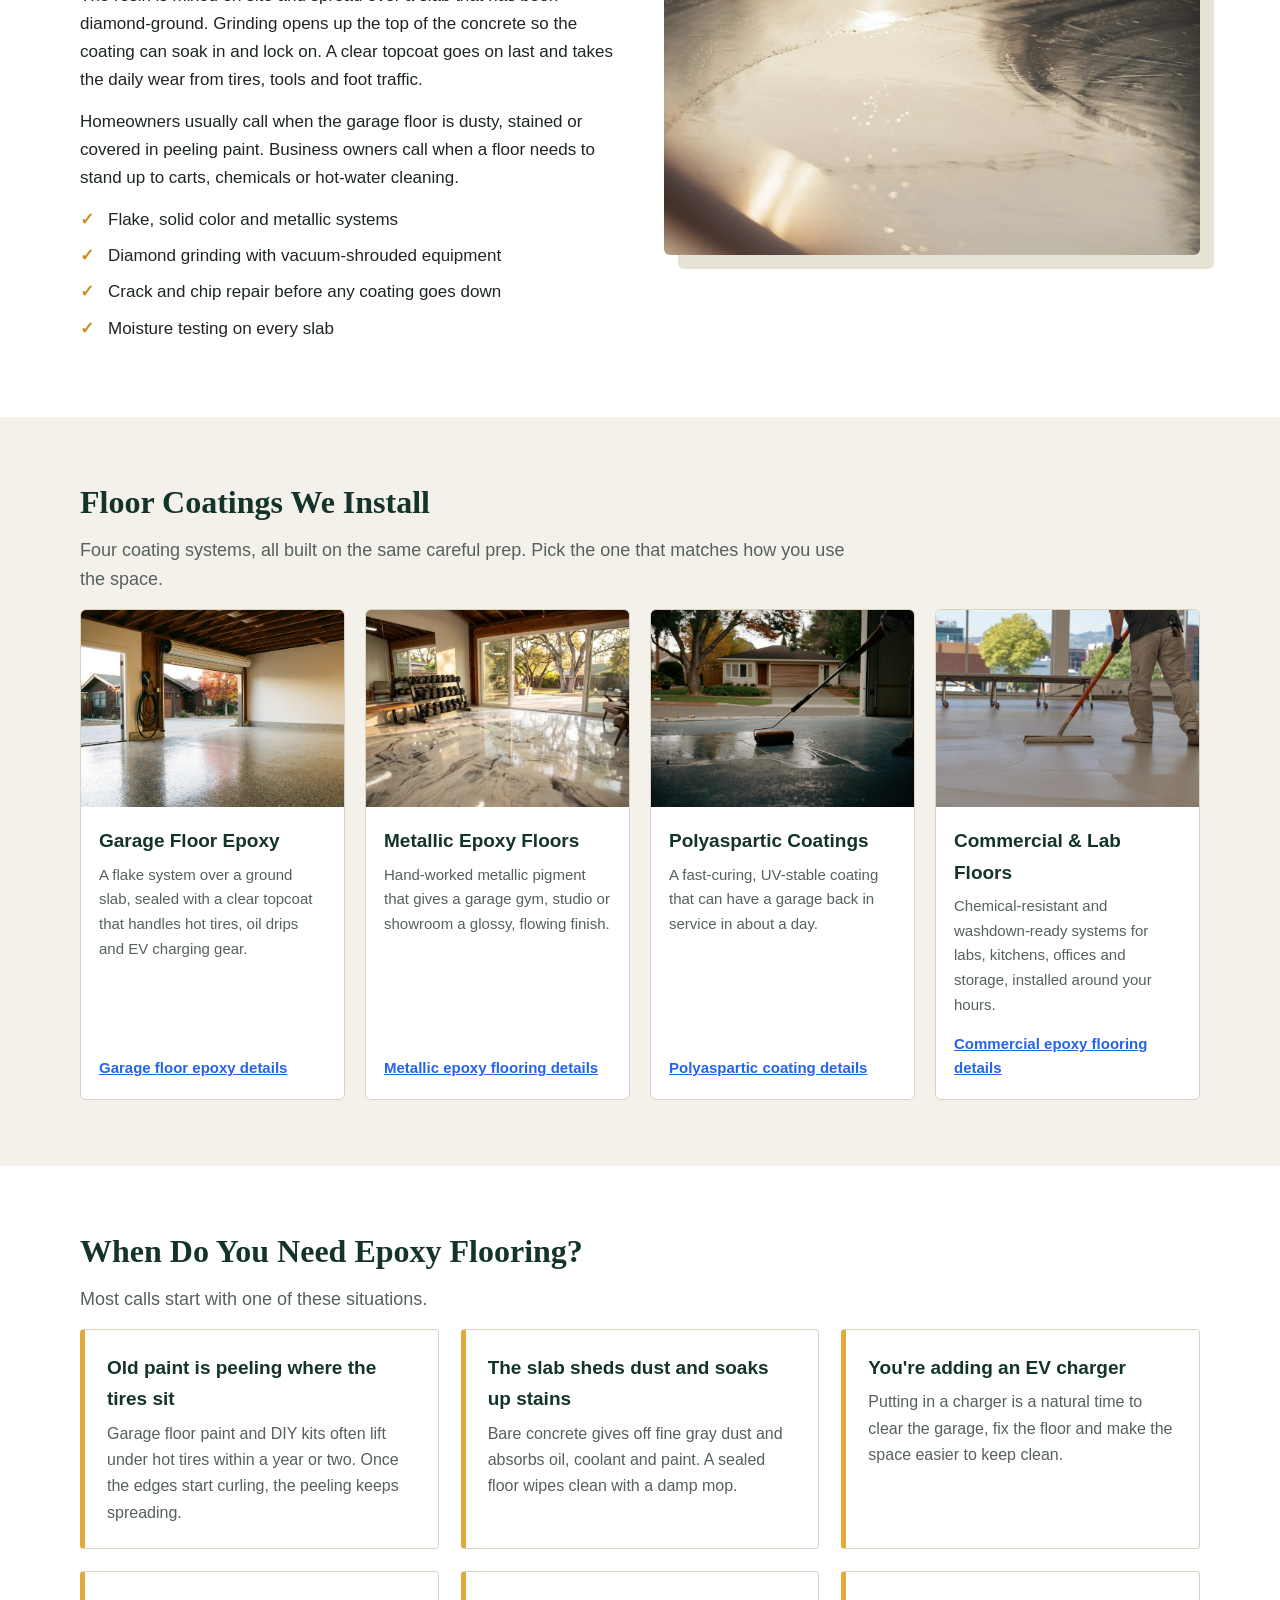
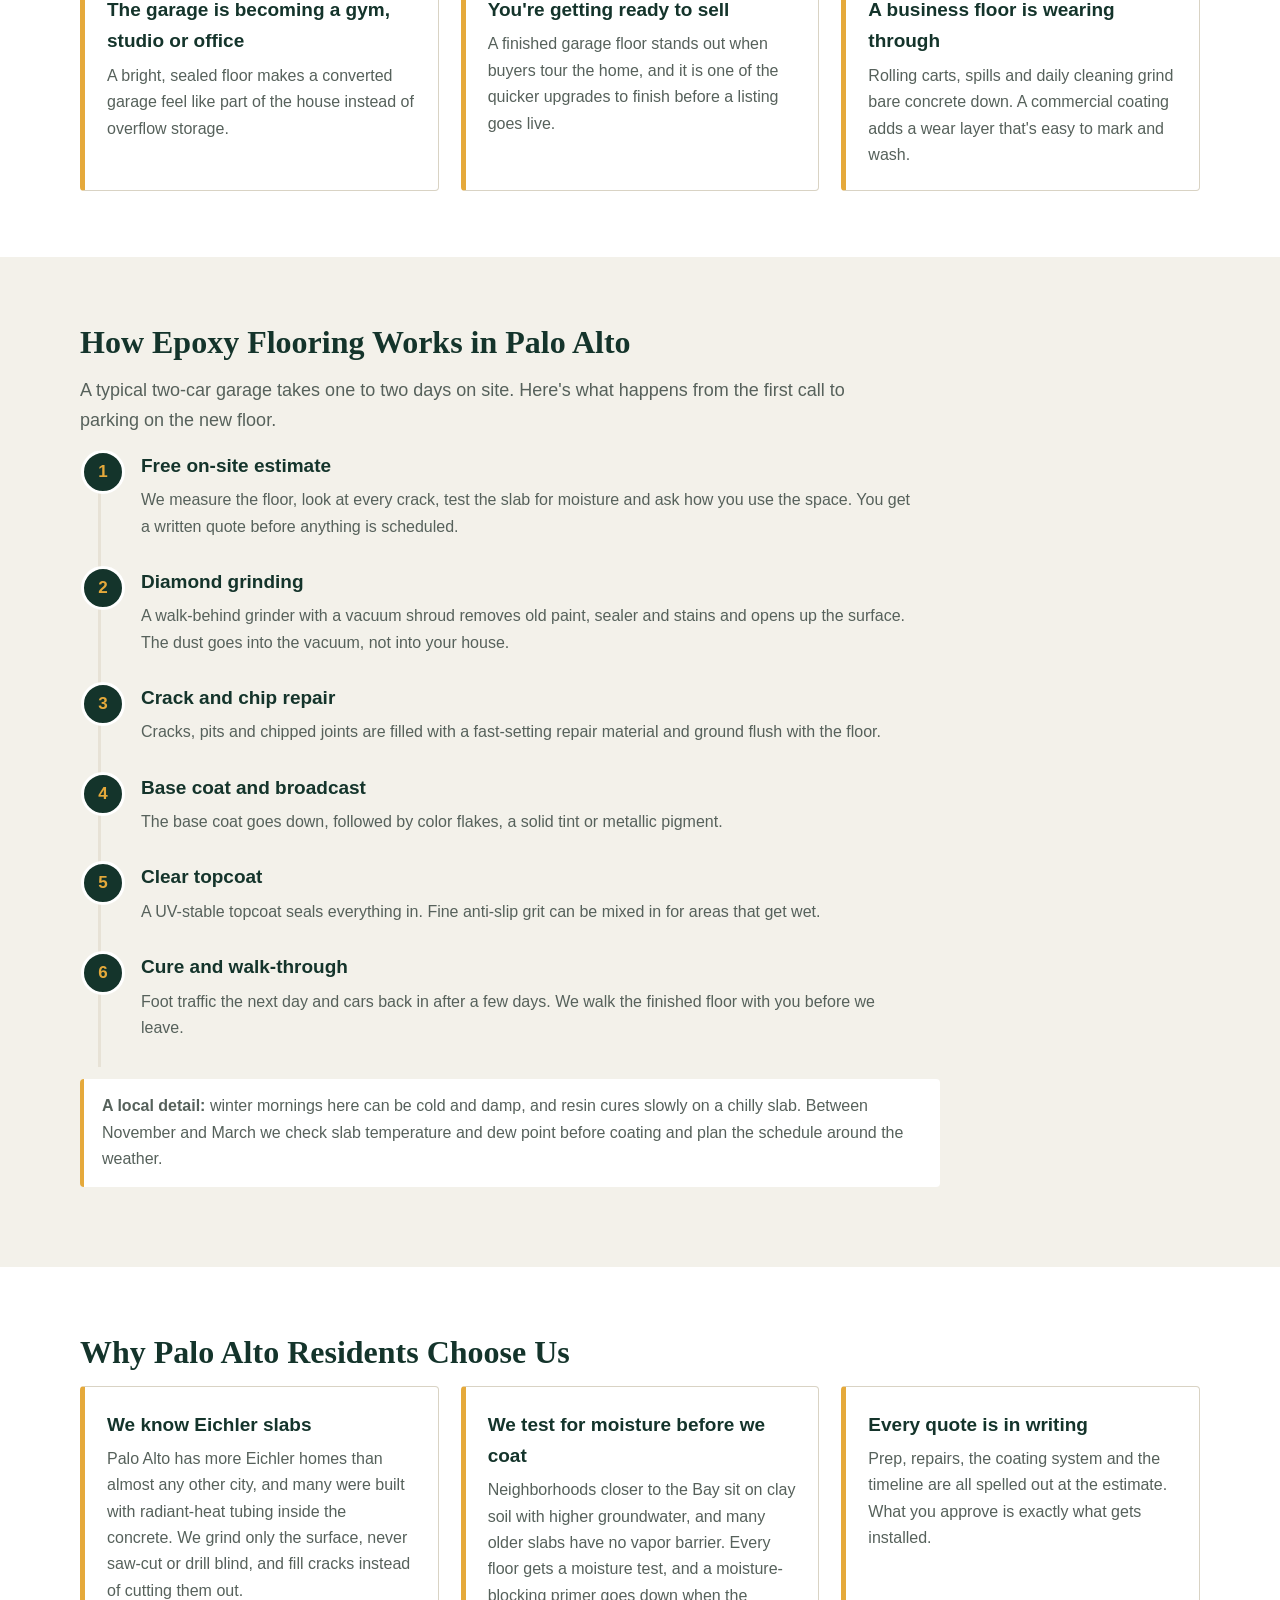
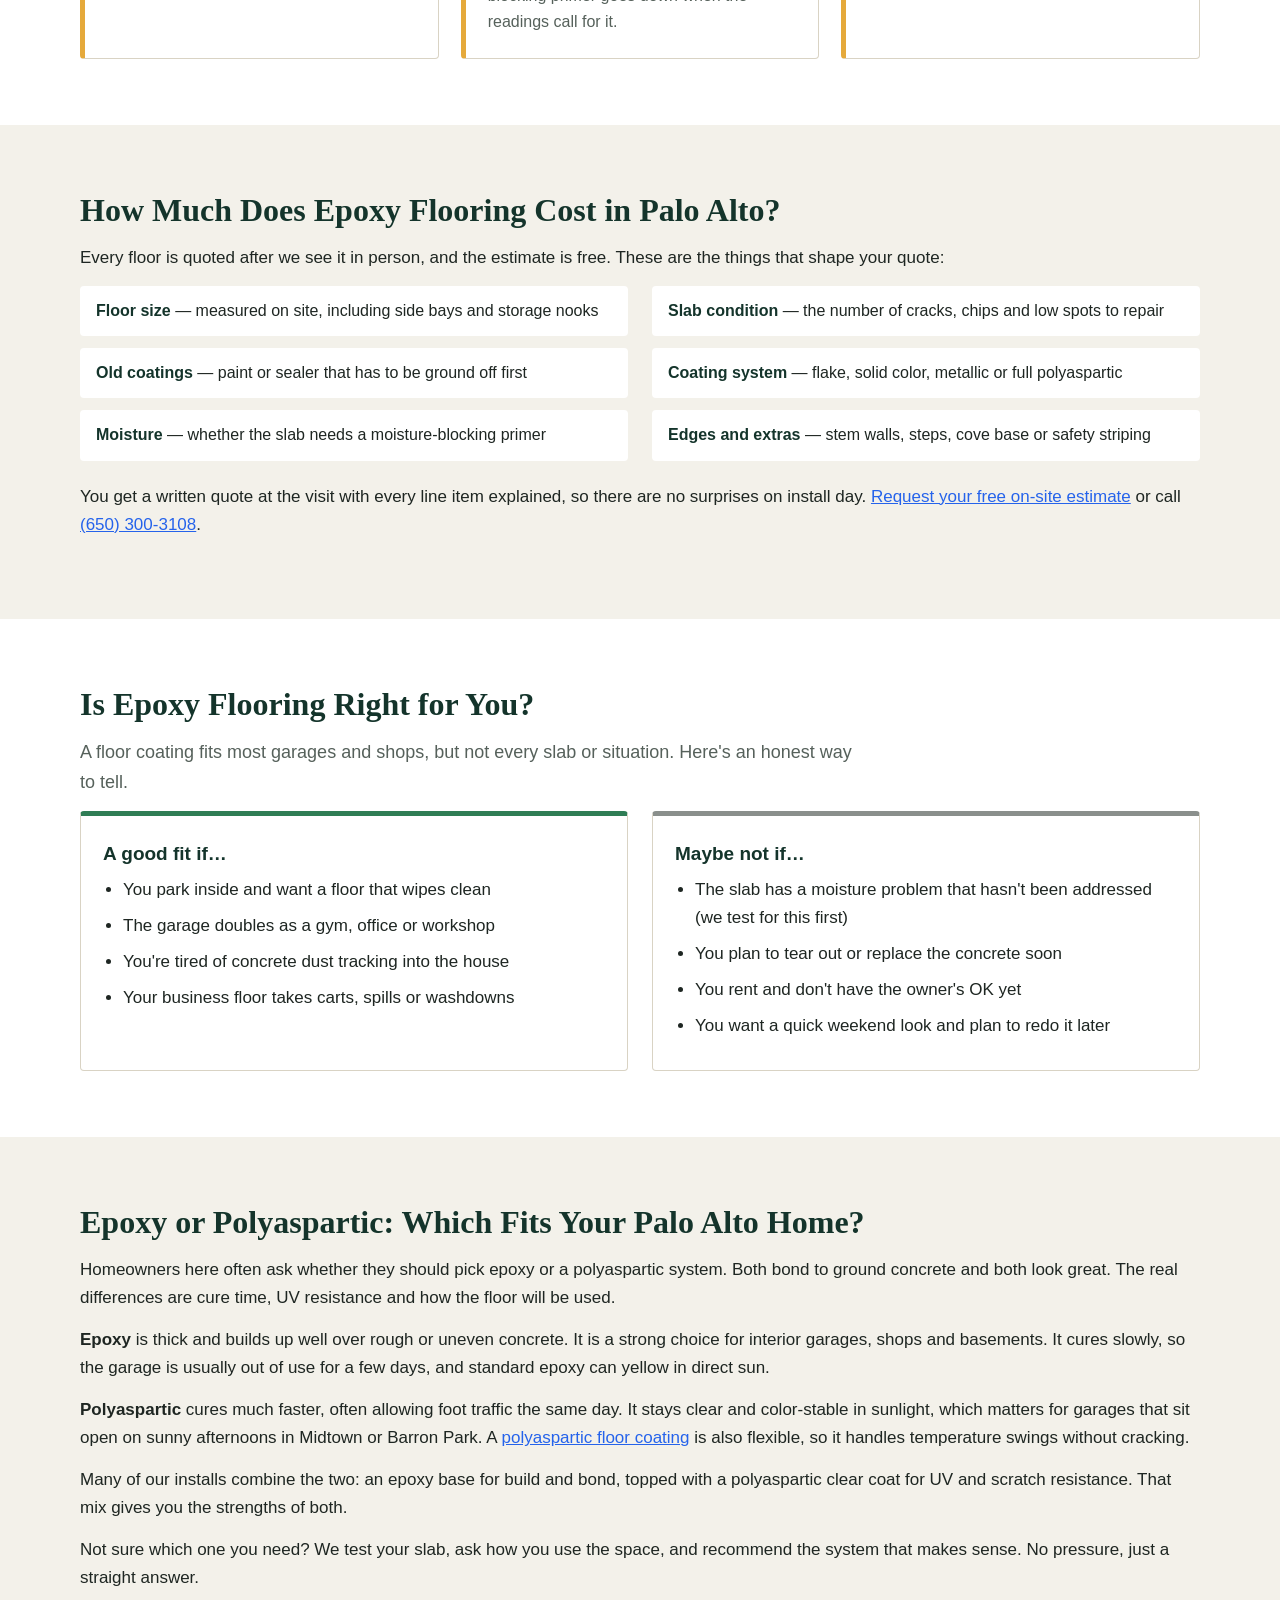
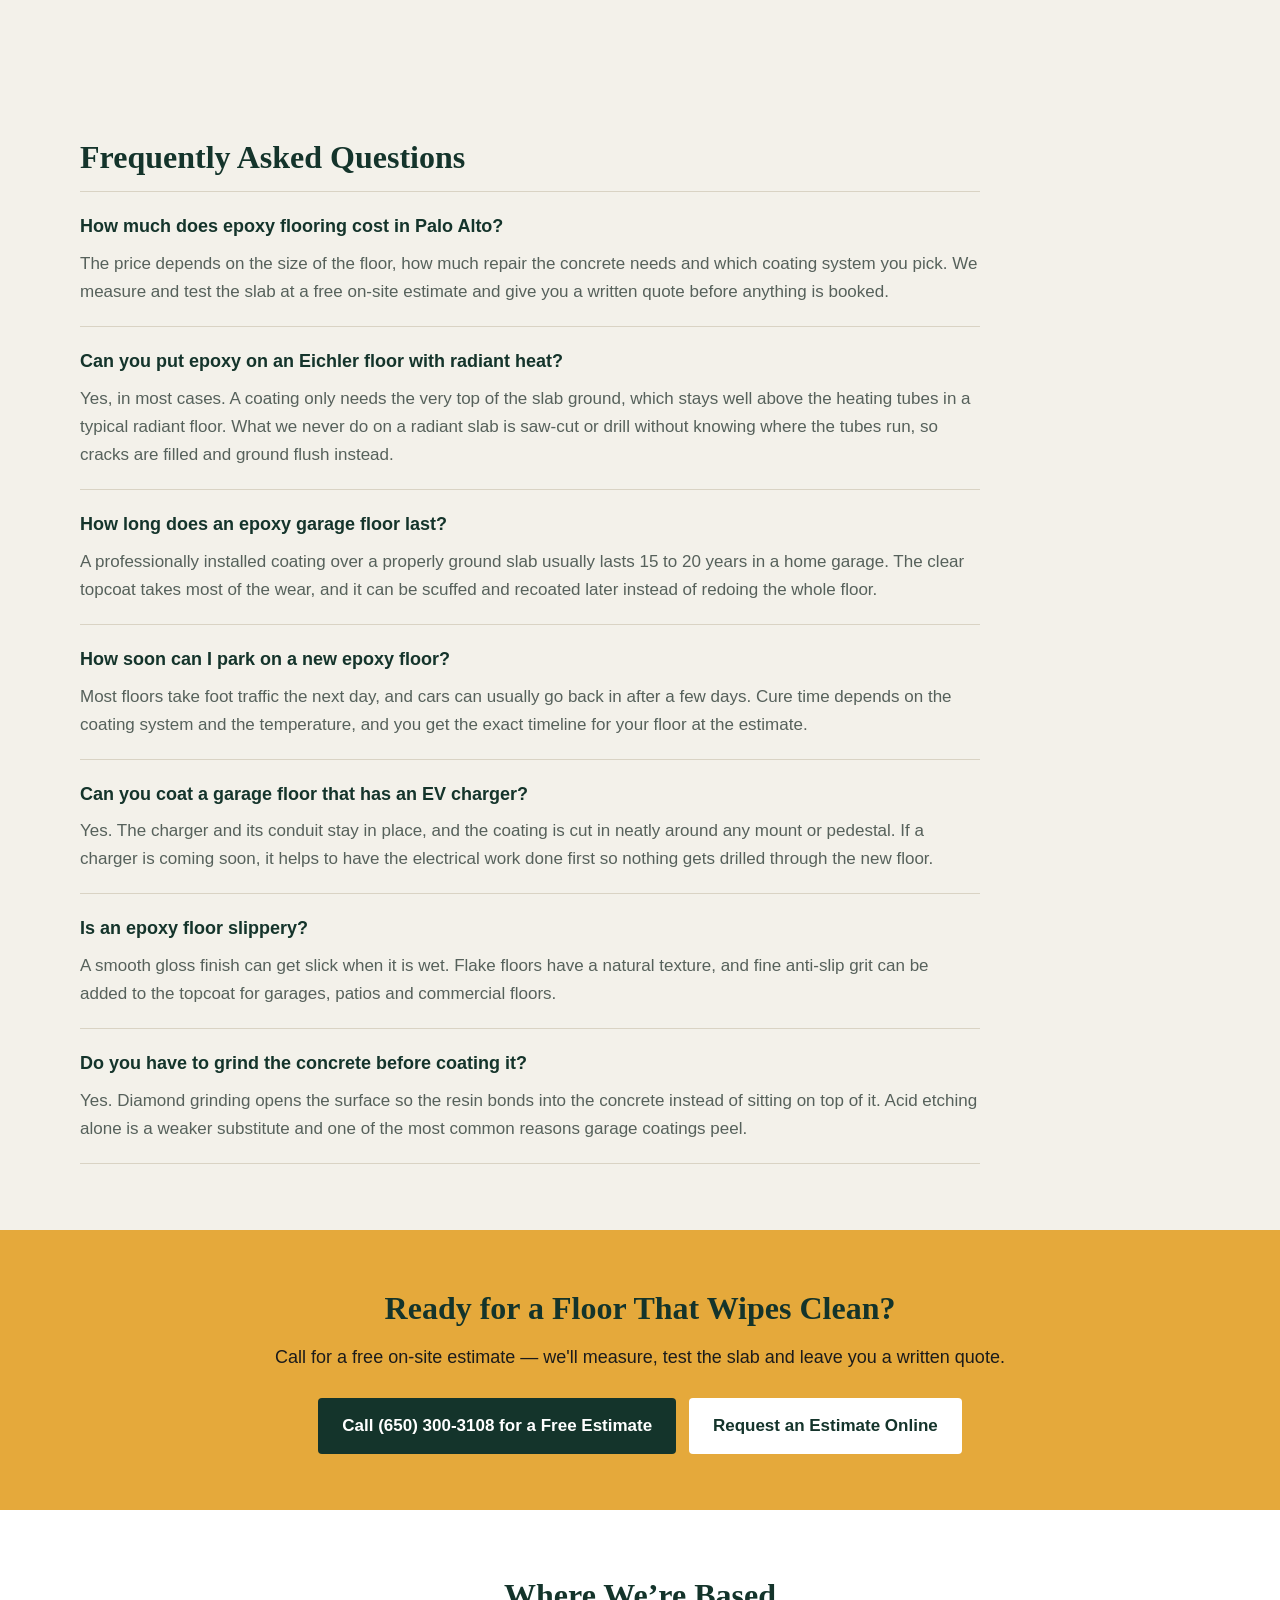
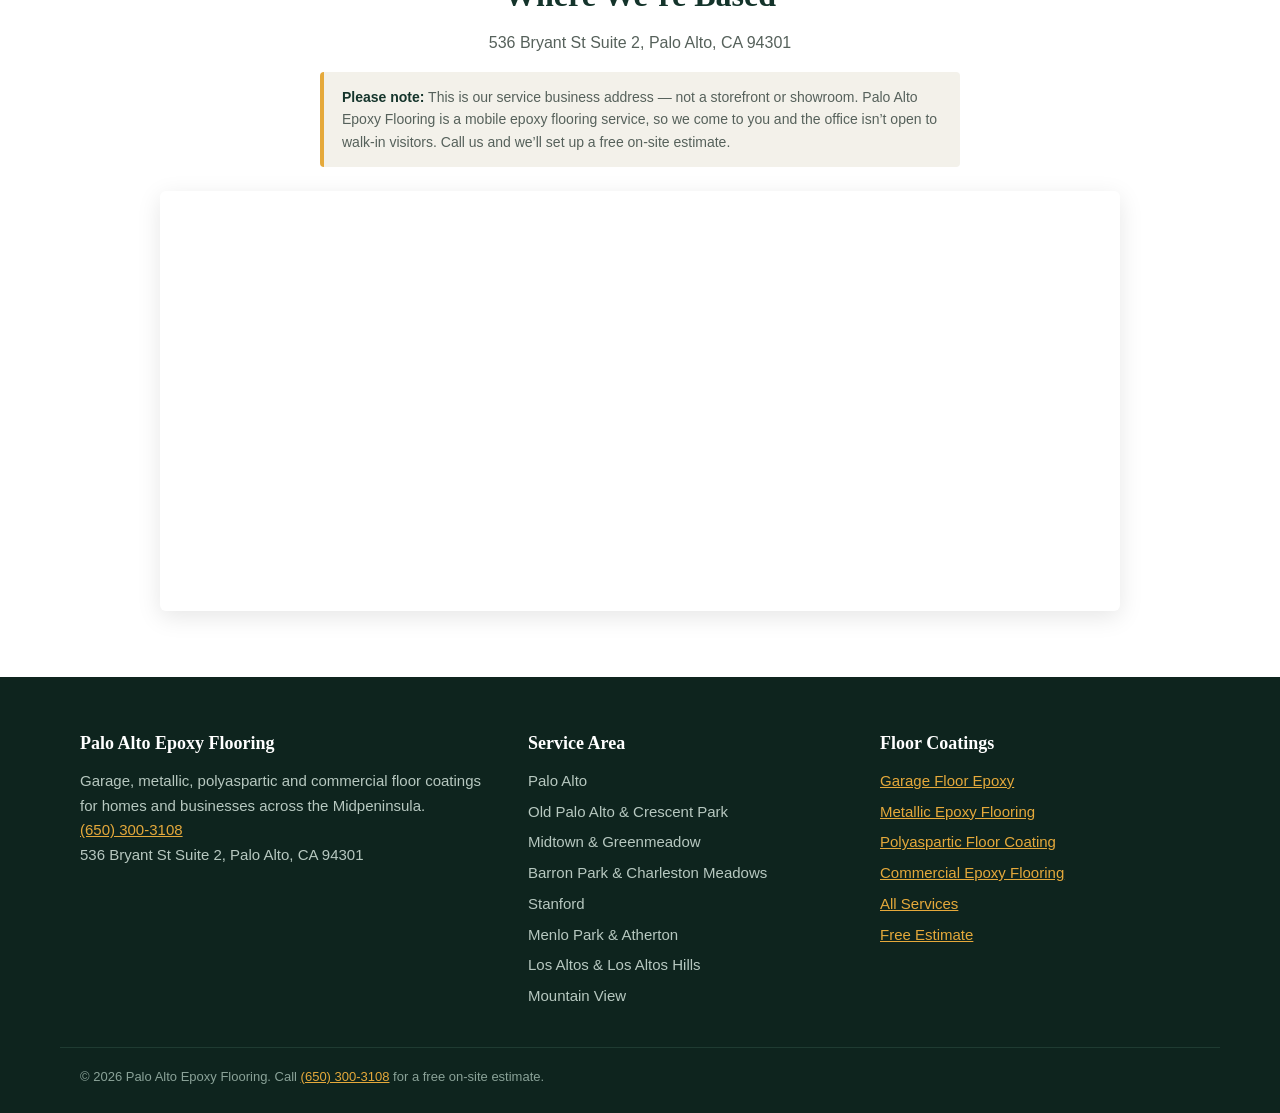
==== commit 23de078f: "Add backlinks to elkgroveepoxyflooring.com, boerneepoxypros.com (circles #263, #293)" ====
--- a/index.html
+++ b/index.html
@@ -161,7 +161,7 @@
   <div class="wrap grid2">
     <div>
       <h2>What Is Epoxy Flooring in Palo Alto?</h2>
-      <p>Epoxy flooring is a two-part resin coating that bonds to bare concrete and hardens into a tough, seamless surface. In Palo Alto, most of these floors go into garages, but they also show up in home gyms, workshops, labs and restaurant back rooms.</p>
+      <p><a href="https://www.elkgroveepoxyflooring.com/">Epoxy flooring</a> is a two-part resin coating that bonds to bare concrete and hardens into a tough, seamless surface. In Palo Alto, most of these floors go into garages, but they also show up in home gyms, workshops, labs and restaurant back rooms.</p>
       <p>The resin is mixed on site and spread over a slab that has been diamond-ground. Grinding opens up the top of the concrete so the coating can soak in and lock on. A clear topcoat goes on last and takes the daily wear from tires, tools and foot traffic.</p>
       <p>Homeowners usually call when the garage floor is dusty, stained or covered in peeling paint. Business owners call when a floor needs to stand up to carts, chemicals or hot-water cleaning.</p>
       <ul class="checks">
@@ -336,6 +336,17 @@
   </div>
 </section>
 
+<section class="section alt">
+  <div class="wrap">
+    <h2>Epoxy or Polyaspartic: Which Fits Your Palo Alto Home?</h2>
+    <p>Homeowners here often ask whether they should pick epoxy or a polyaspartic system. Both bond to ground concrete and both look great. The real differences are cure time, UV resistance and how the floor will be used.</p>
+    <p><strong>Epoxy</strong> is thick and builds up well over rough or uneven concrete. It is a strong choice for interior garages, shops and basements. It cures slowly, so the garage is usually out of use for a few days, and standard epoxy can yellow in direct sun.</p>
+    <p><strong>Polyaspartic</strong> cures much faster, often allowing foot traffic the same day. It stays clear and color-stable in sunlight, which matters for garages that sit open on sunny afternoons in Midtown or Barron Park. A <a href="https://boerneepoxypros.com/epoxy-flooring">polyaspartic floor coating</a> is also flexible, so it handles temperature swings without cracking.</p>
+    <p>Many of our installs combine the two: an epoxy base for build and bond, topped with a polyaspartic clear coat for UV and scratch resistance. That mix gives you the strengths of both.</p>
+    <p>Not sure which one you need? We test your slab, ask how you use the space, and recommend the system that makes sense. No pressure, just a straight answer.</p>
+  </div>
+</section>
+
 <!-- FAQ -->
 <section class="section alt">
   <div class="wrap">
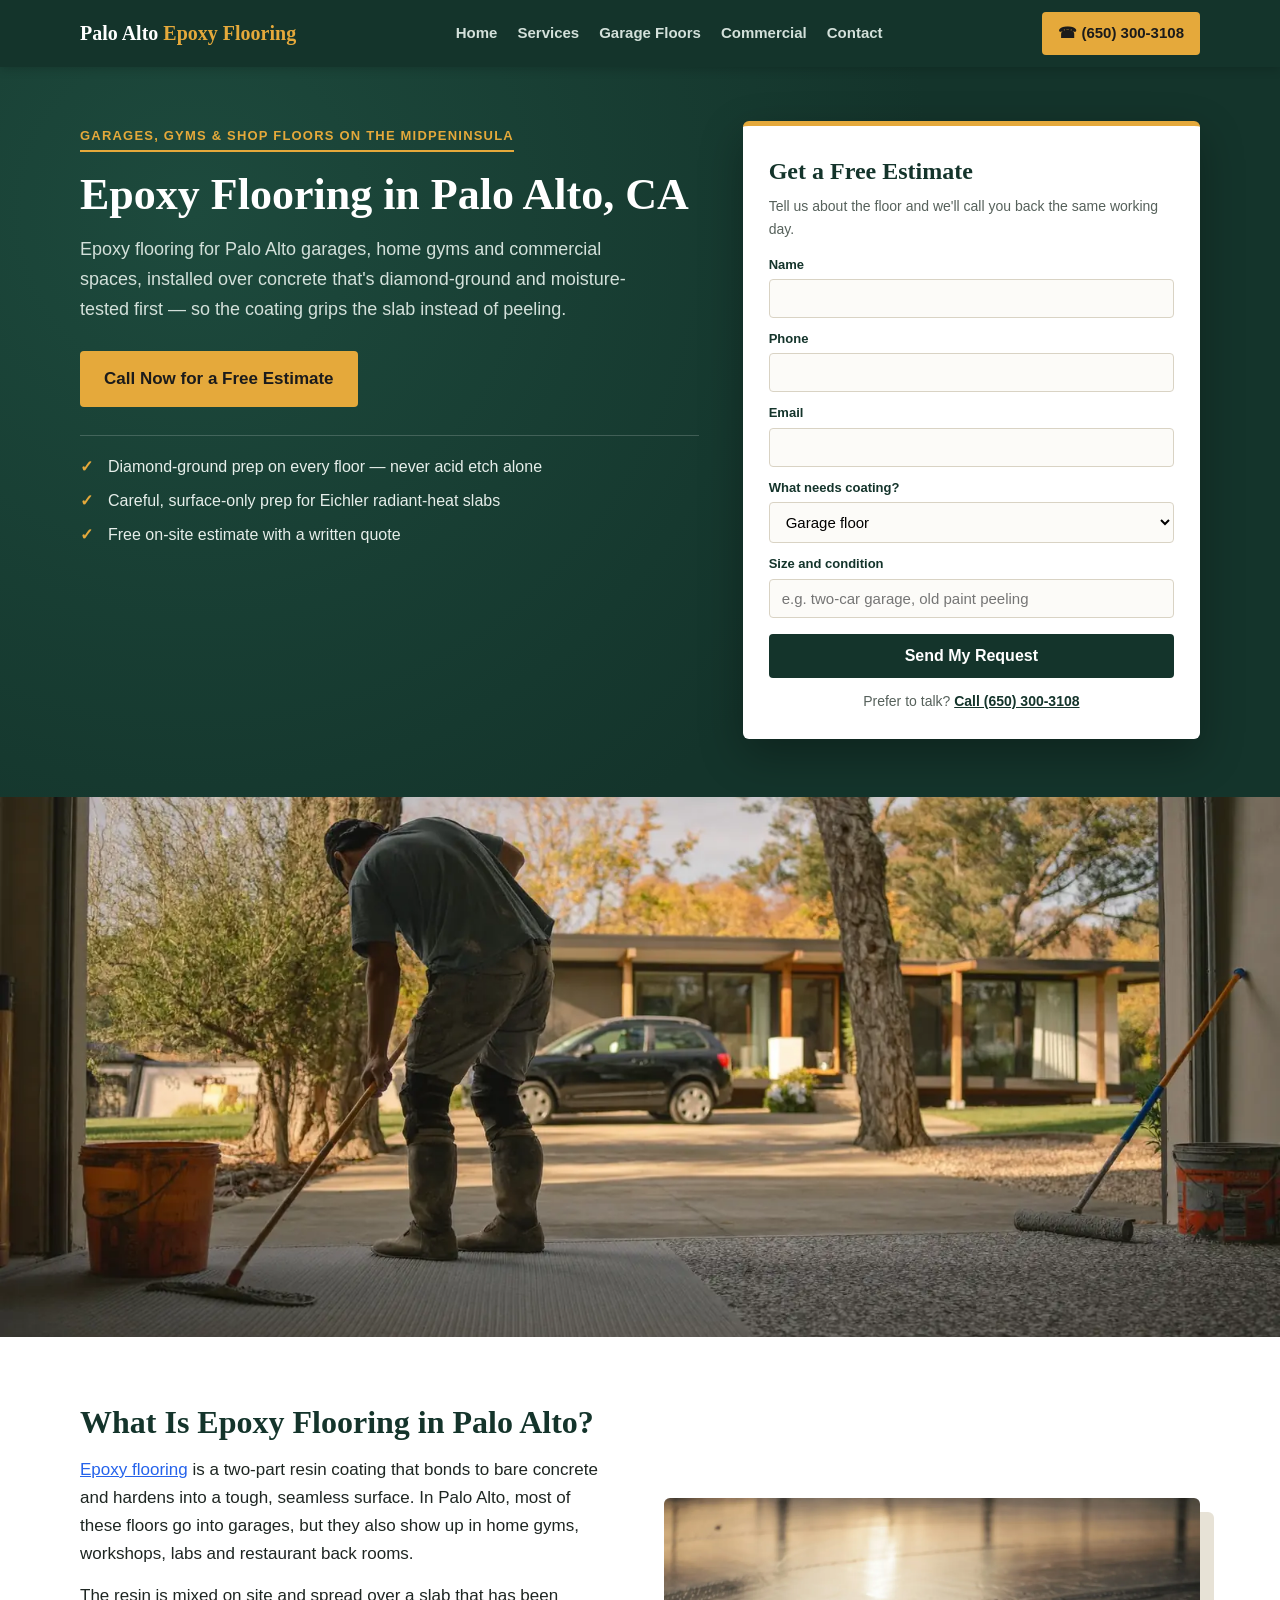
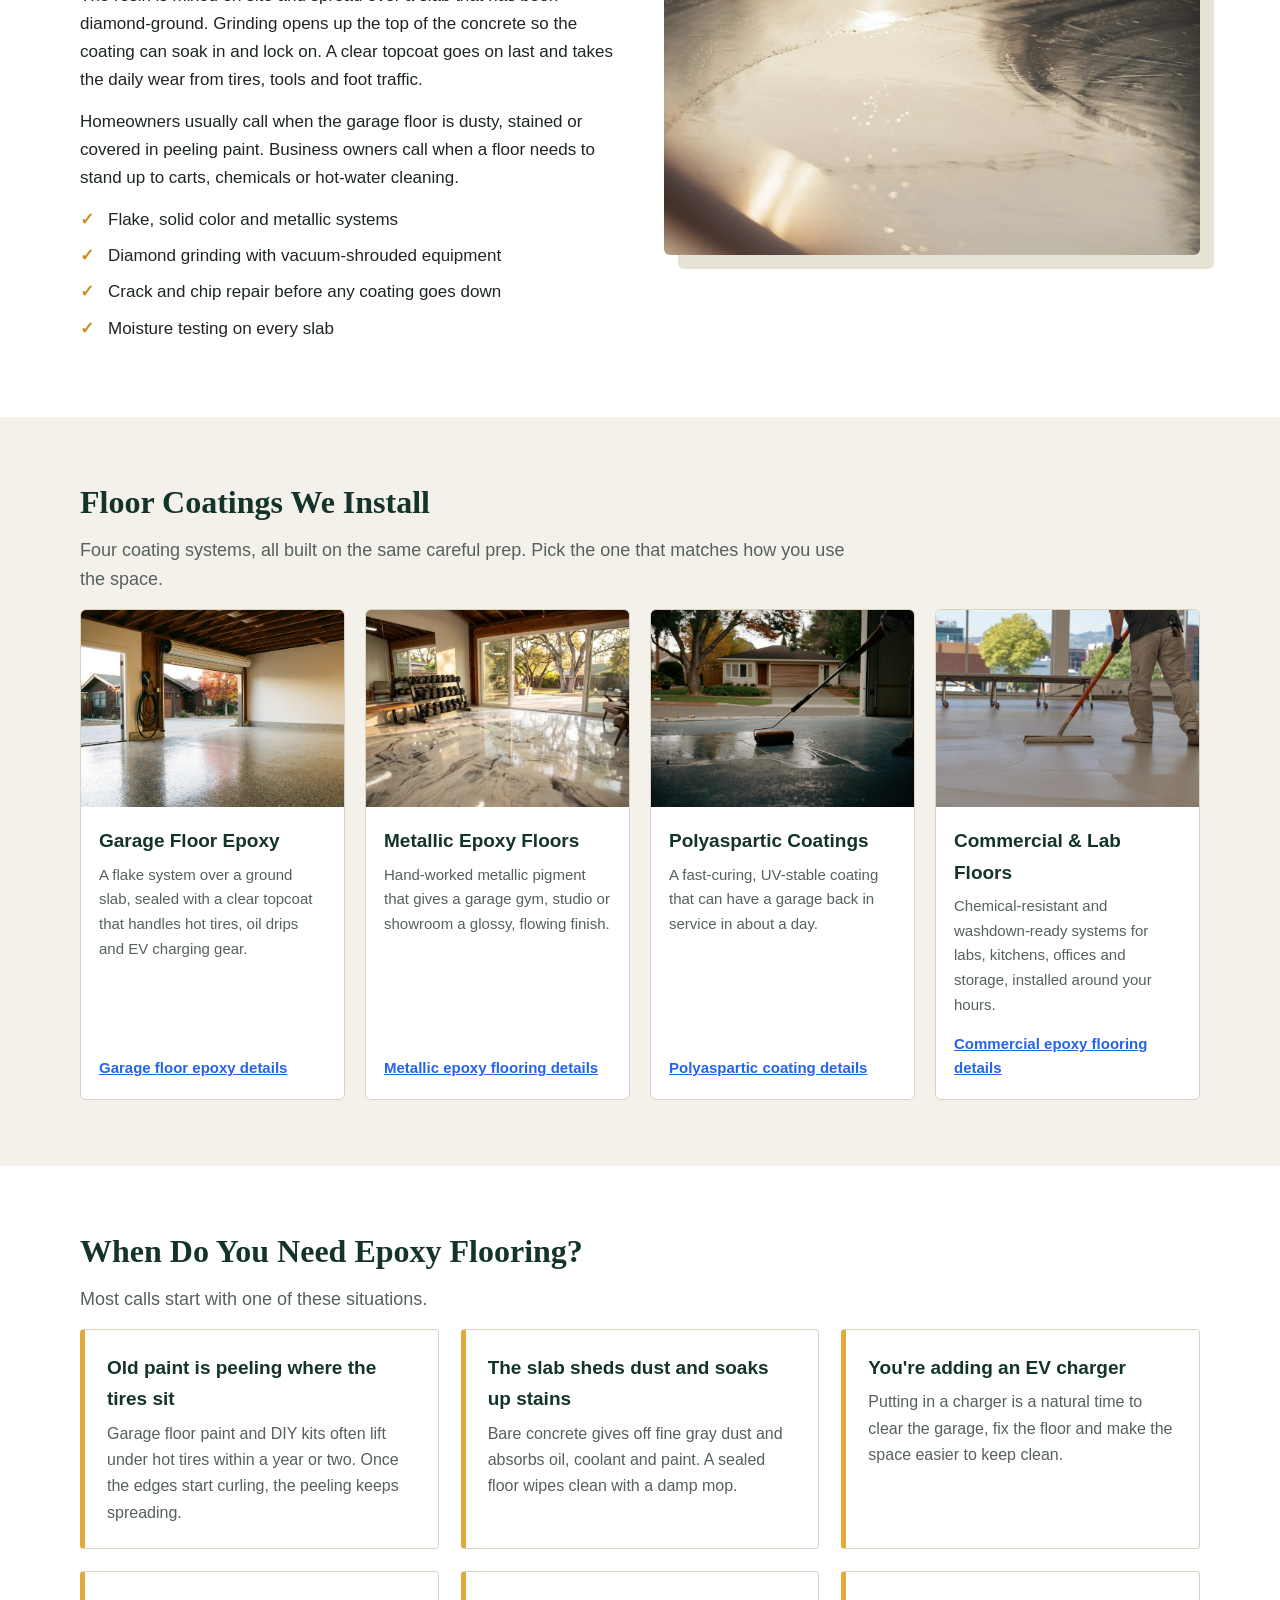
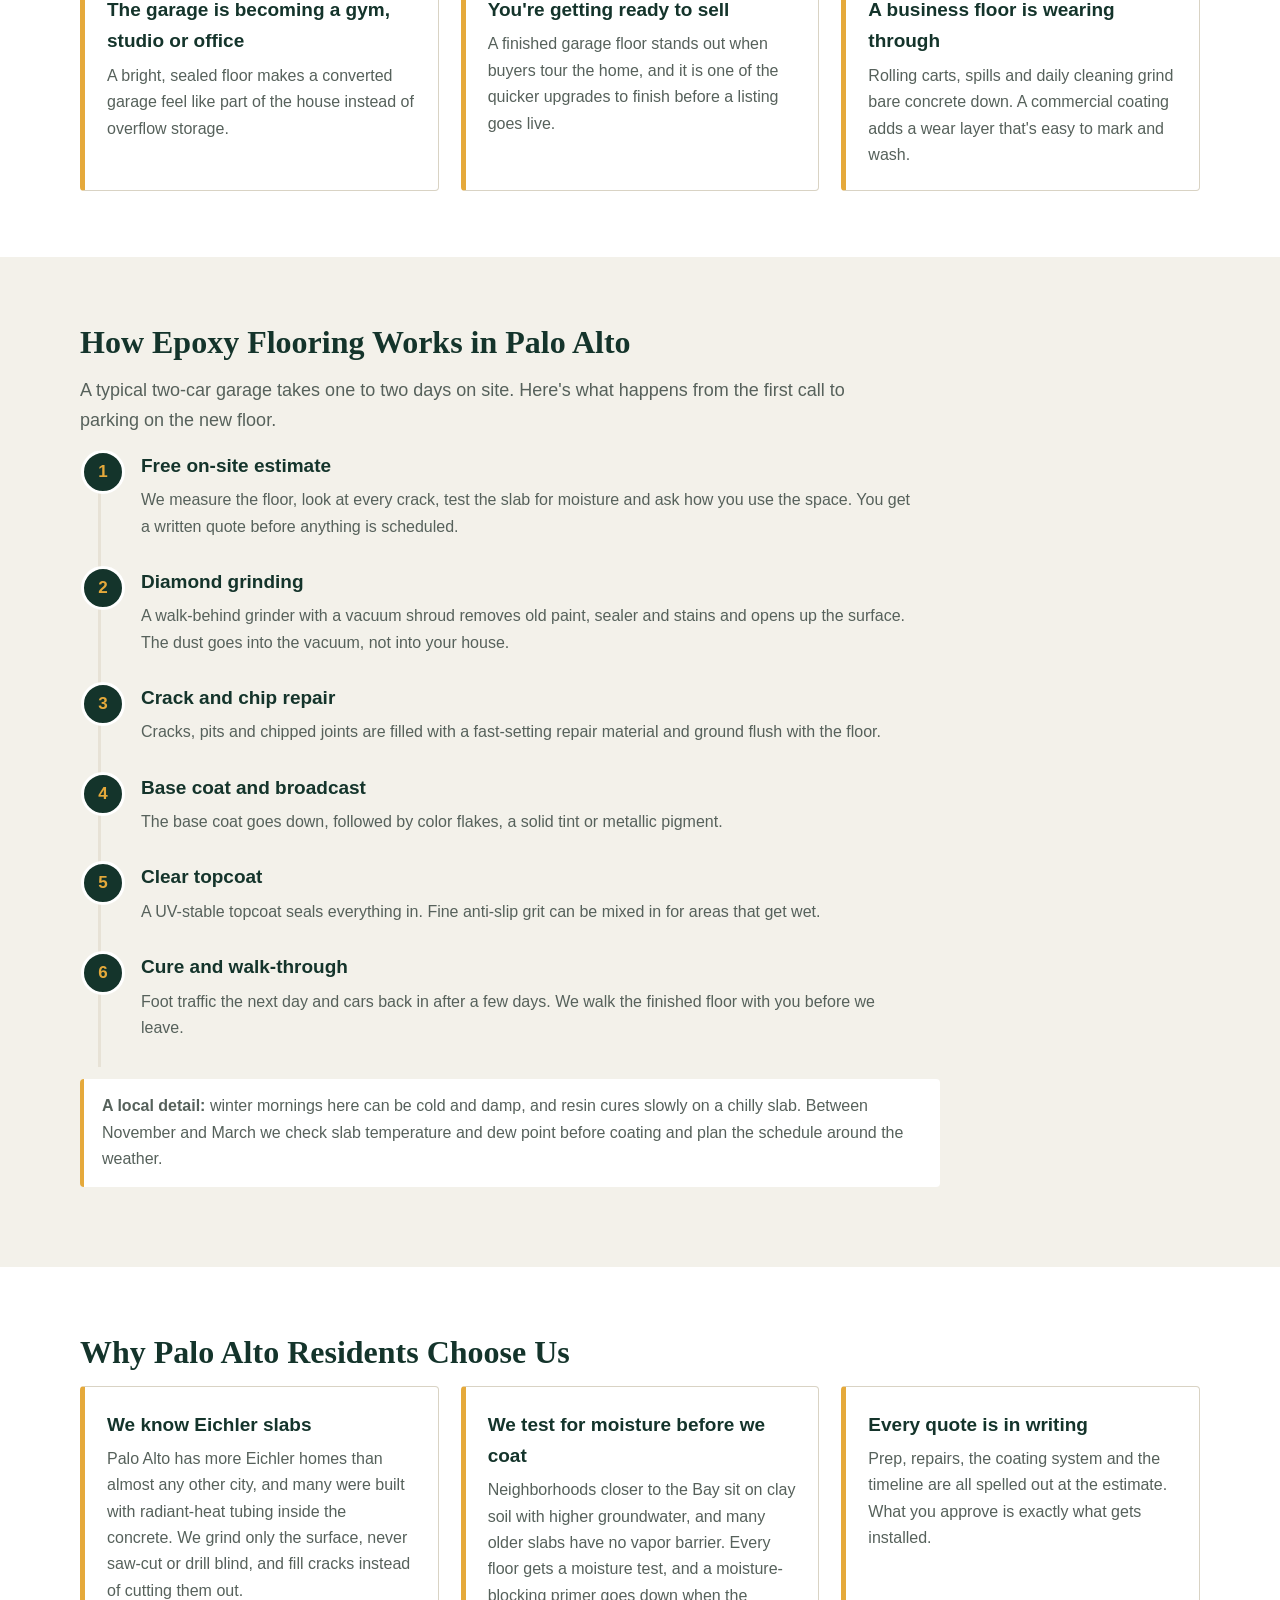
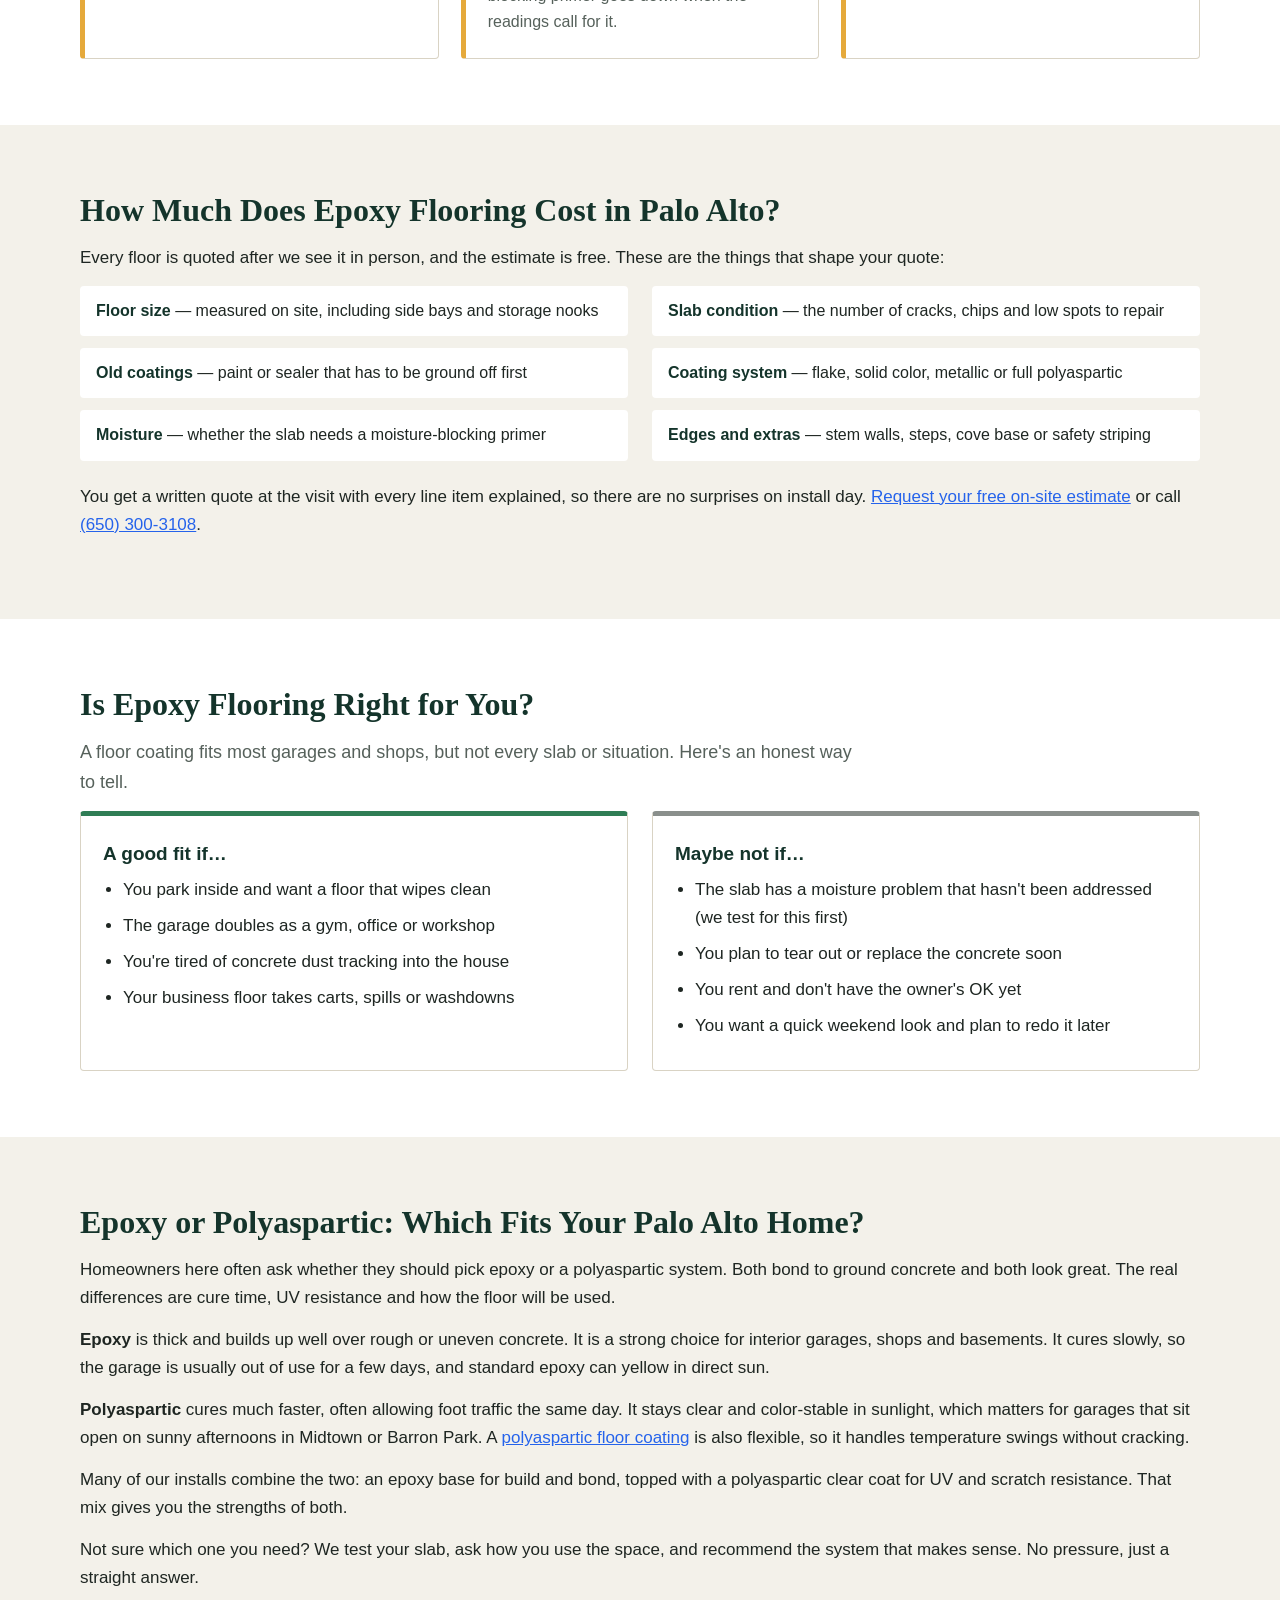
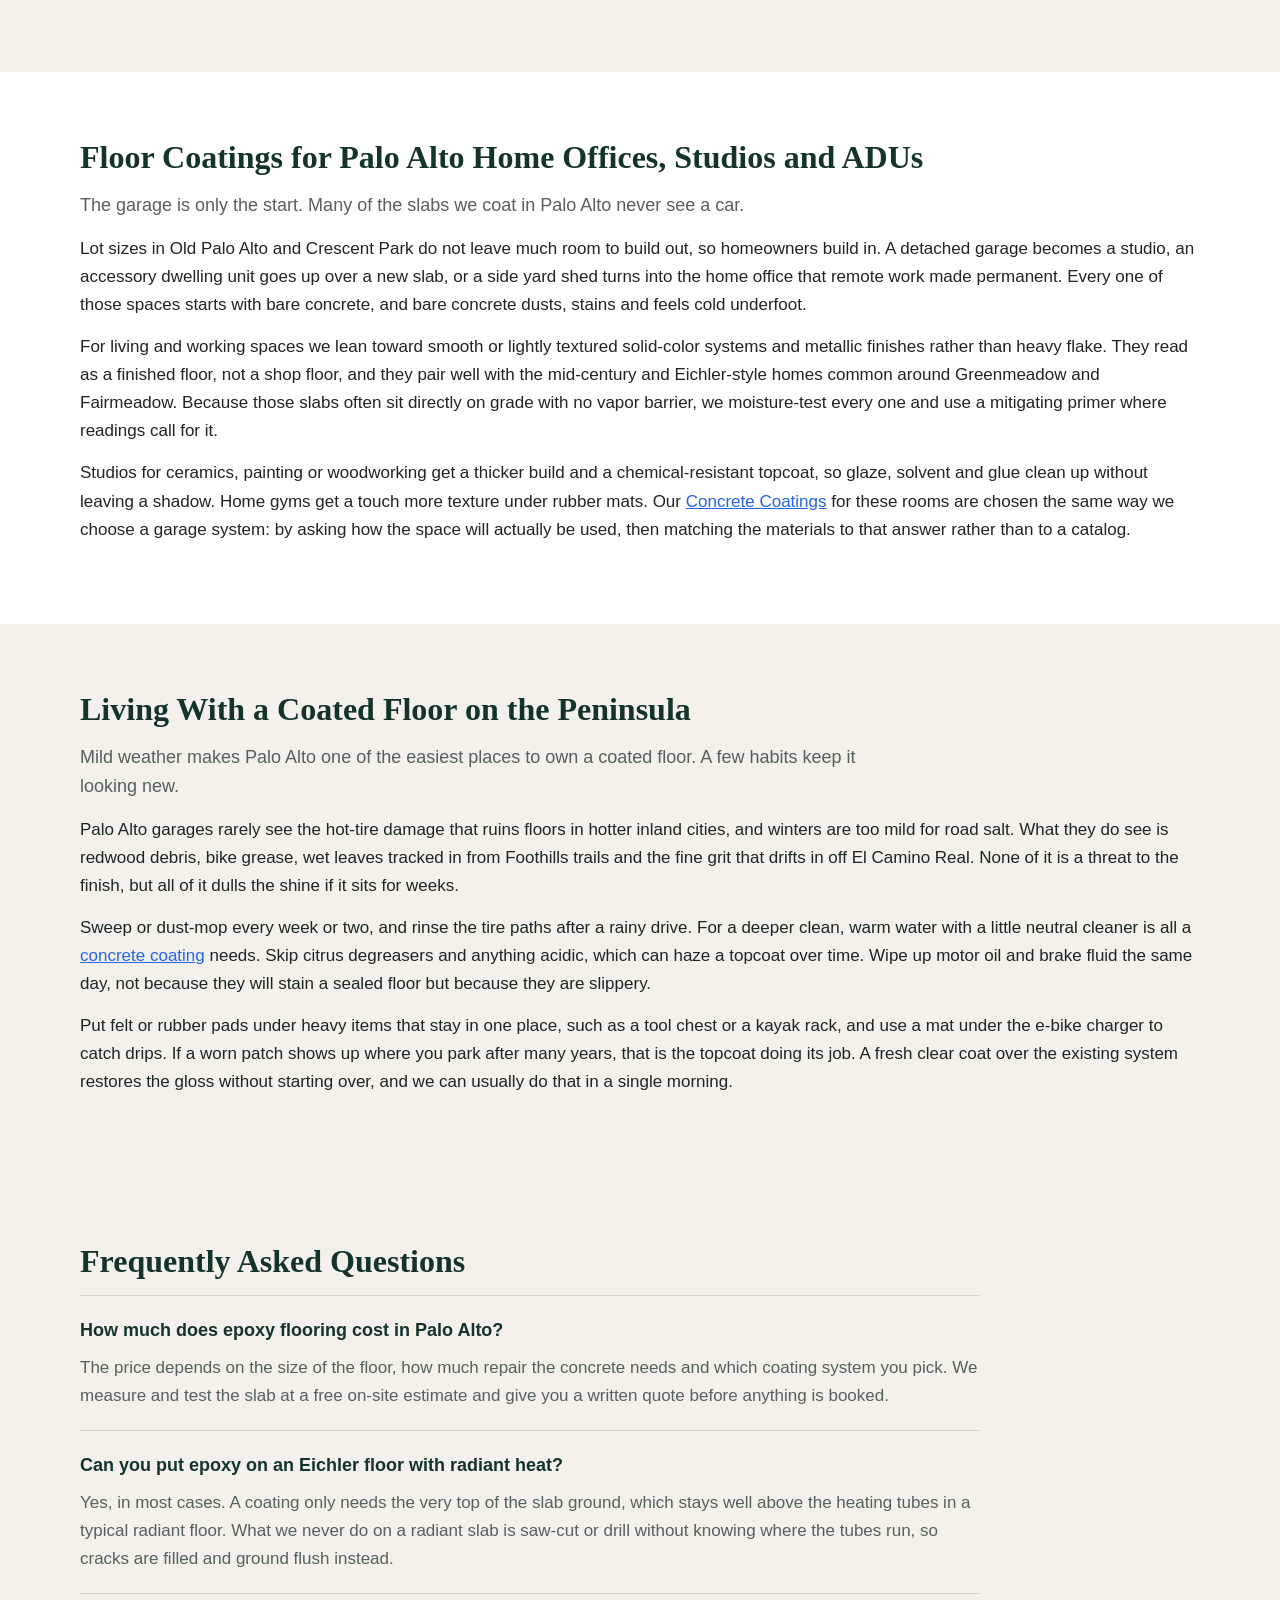
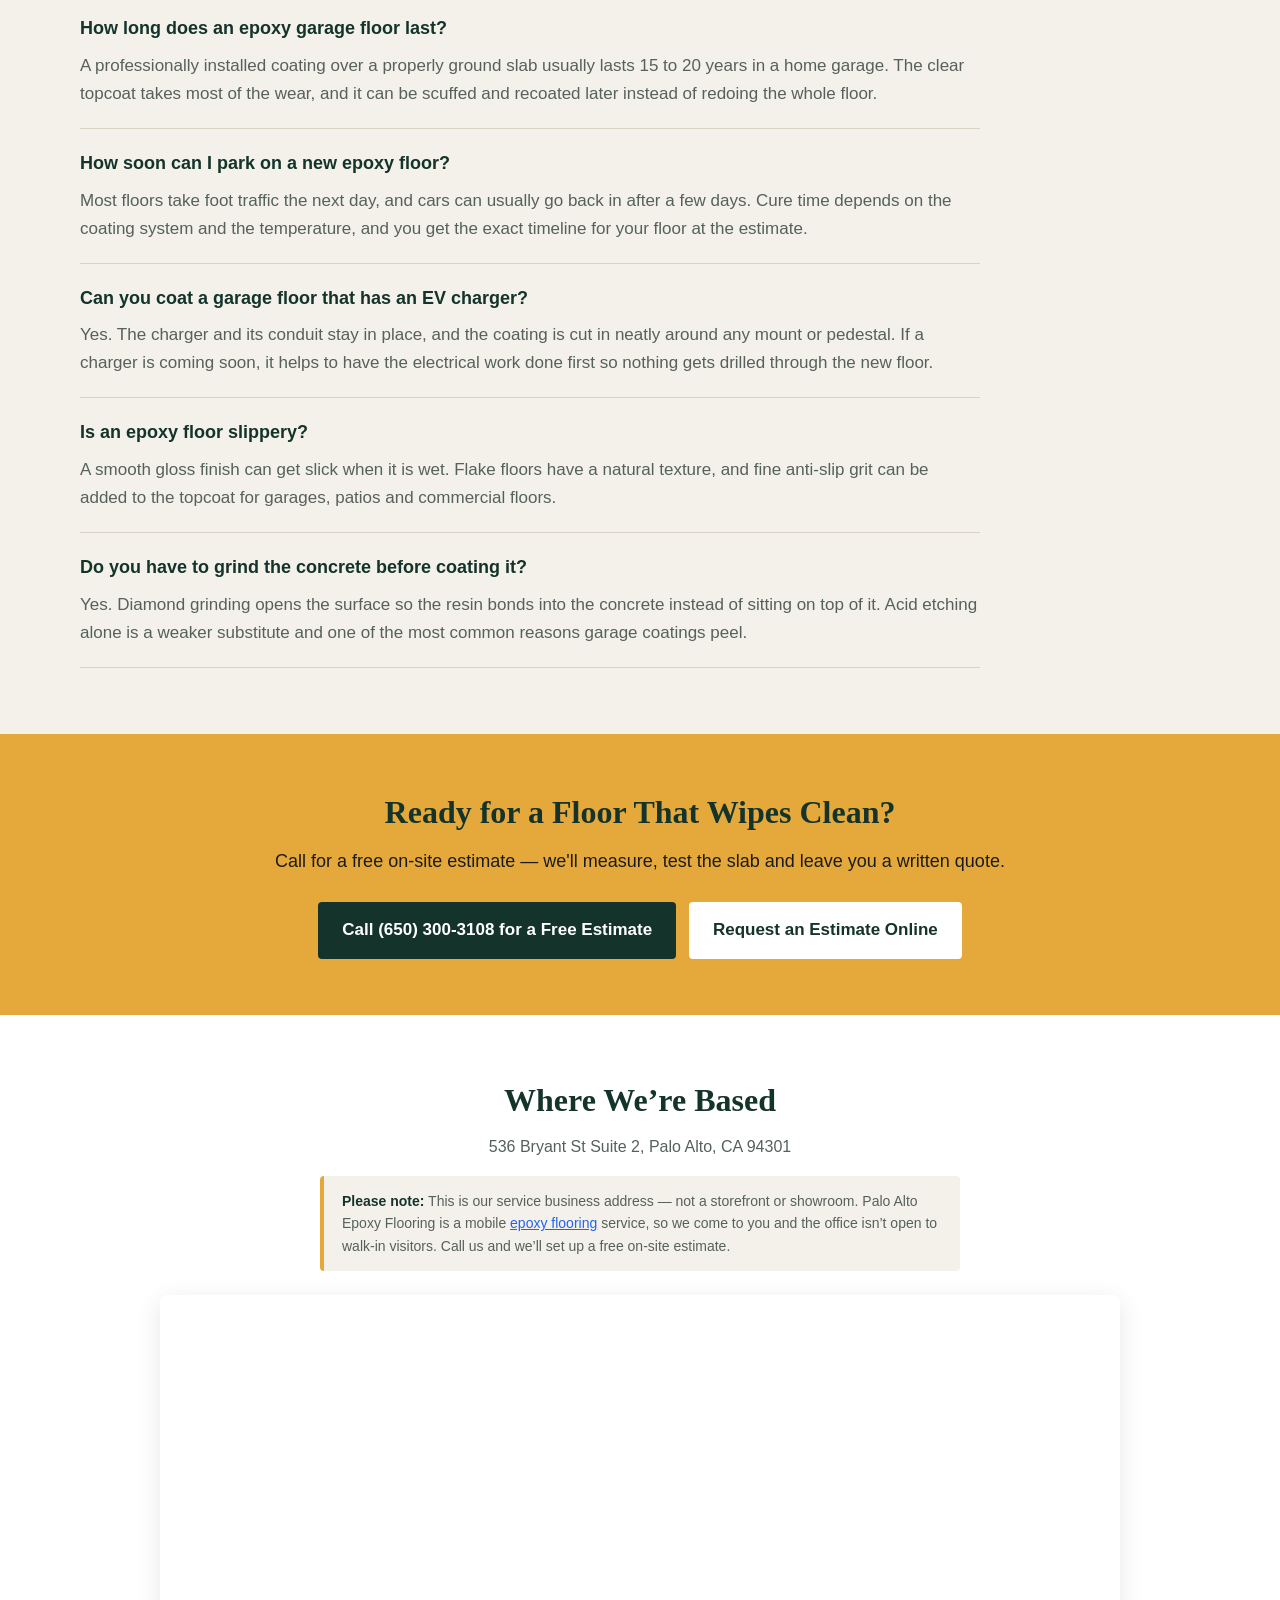
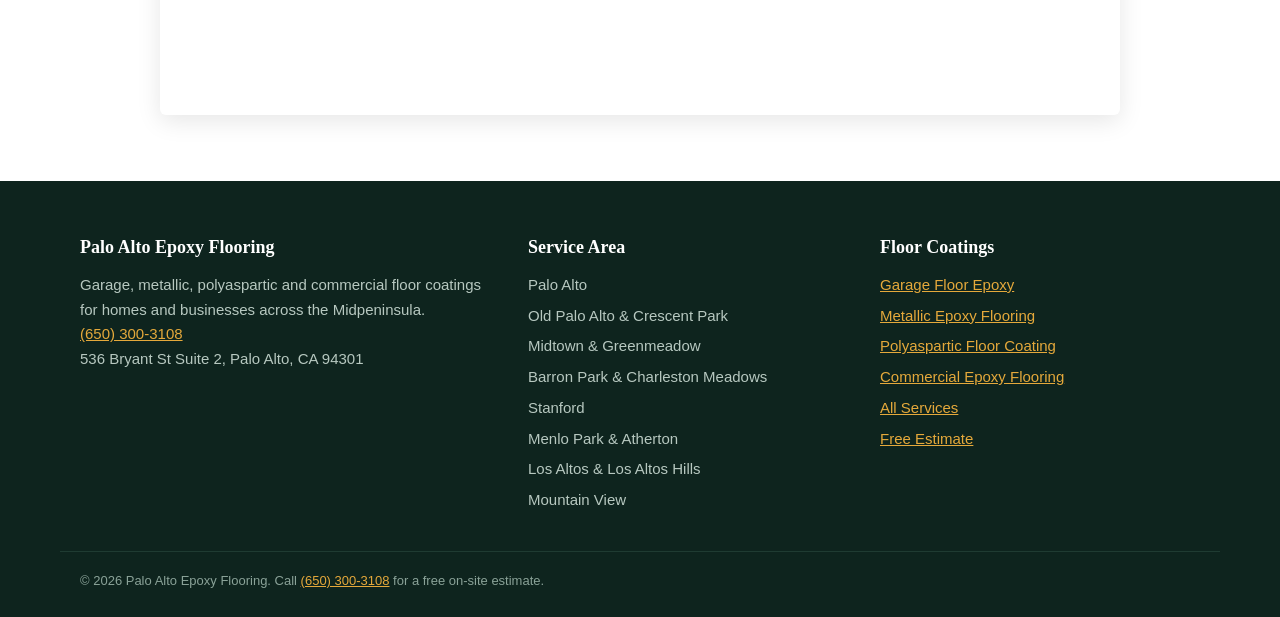
==== commit 10f7897b: "Add backlinks to madisonepoxyfloors.com, leanderepoxyflooring.com, epoxyflooringhuntington.com (circ" ====
--- a/index.html
+++ b/index.html
@@ -347,6 +347,26 @@
   </div>
 </section>
 
+<section class="section">
+  <div class="wrap">
+    <h2>Floor Coatings for Palo Alto Home Offices, Studios and ADUs</h2>
+    <p class="lead">The garage is only the start. Many of the slabs we coat in Palo Alto never see a car.</p>
+    <p>Lot sizes in Old Palo Alto and Crescent Park do not leave much room to build out, so homeowners build in. A detached garage becomes a studio, an accessory dwelling unit goes up over a new slab, or a side yard shed turns into the home office that remote work made permanent. Every one of those spaces starts with bare concrete, and bare concrete dusts, stains and feels cold underfoot.</p>
+    <p>For living and working spaces we lean toward smooth or lightly textured solid-color systems and metallic finishes rather than heavy flake. They read as a finished floor, not a shop floor, and they pair well with the mid-century and Eichler-style homes common around Greenmeadow and Fairmeadow. Because those slabs often sit directly on grade with no vapor barrier, we moisture-test every one and use a mitigating primer where readings call for it.</p>
+    <p>Studios for ceramics, painting or woodworking get a thicker build and a chemical-resistant topcoat, so glaze, solvent and glue clean up without leaving a shadow. Home gyms get a touch more texture under rubber mats. Our <a href="https://www.madisonepoxyfloors.com/">Concrete Coatings</a> for these rooms are chosen the same way we choose a garage system: by asking how the space will actually be used, then matching the materials to that answer rather than to a catalog.</p>
+  </div>
+</section>
+
+<section class="section alt">
+  <div class="wrap">
+    <h2>Living With a Coated Floor on the Peninsula</h2>
+    <p class="lead">Mild weather makes Palo Alto one of the easiest places to own a coated floor. A few habits keep it looking new.</p>
+    <p>Palo Alto garages rarely see the hot-tire damage that ruins floors in hotter inland cities, and winters are too mild for road salt. What they do see is redwood debris, bike grease, wet leaves tracked in from Foothills trails and the fine grit that drifts in off El Camino Real. None of it is a threat to the finish, but all of it dulls the shine if it sits for weeks.</p>
+    <p>Sweep or dust-mop every week or two, and rinse the tire paths after a rainy drive. For a deeper clean, warm water with a little neutral cleaner is all a <a href="https://www.leanderepoxyflooring.com/">concrete coating</a> needs. Skip citrus degreasers and anything acidic, which can haze a topcoat over time. Wipe up motor oil and brake fluid the same day, not because they will stain a sealed floor but because they are slippery.</p>
+    <p>Put felt or rubber pads under heavy items that stay in one place, such as a tool chest or a kayak rack, and use a mat under the e-bike charger to catch drips. If a worn patch shows up where you park after many years, that is the topcoat doing its job. A fresh clear coat over the existing system restores the gloss without starting over, and we can usually do that in a single morning.</p>
+  </div>
+</section>
+
 <!-- FAQ -->
 <section class="section alt">
   <div class="wrap">
@@ -400,7 +420,7 @@
     <h2>Where We&rsquo;re Based</h2>
     <p style="color:var(--muted); font-size:16px; margin-bottom:16px;">536 Bryant St Suite 2, Palo Alto, CA 94301</p>
     <p style="max-width:640px; margin:0 auto 24px; padding:14px 18px; background:var(--stone); border-left:4px solid var(--gold); border-radius:4px; font-size:14px; color:var(--muted); line-height:1.6; text-align:left;">
-      <strong style="color:var(--forest);">Please note:</strong> This is our service business address &mdash; not a storefront or showroom. Palo Alto Epoxy Flooring is a mobile epoxy flooring service, so we come to you and the office isn&rsquo;t open to walk-in visitors. Call us and we&rsquo;ll set up a free on-site estimate.
+      <strong style="color:var(--forest);">Please note:</strong> This is our service business address &mdash; not a storefront or showroom. Palo Alto Epoxy Flooring is a mobile <a href="https://epoxyflooringhuntington.com/">epoxy flooring</a> service, so we come to you and the office isn&rsquo;t open to walk-in visitors. Call us and we&rsquo;ll set up a free on-site estimate.
     </p>
     <div style="border-radius:6px; overflow:hidden; box-shadow:0 6px 24px rgba(0,0,0,0.10); max-width:960px; margin:0 auto;">
       <iframe title="Map to Palo Alto Epoxy Flooring service address, 536 Bryant St Suite 2, Palo Alto, CA 94301" src="https://www.google.com/maps?q=536%20Bryant%20St%20Suite%202%2C%20Palo%20Alto%2C%20CA%2094301&amp;output=embed" width="100%" height="420" style="border:0; display:block;" loading="lazy" referrerpolicy="no-referrer-when-downgrade" allowfullscreen></iframe>
